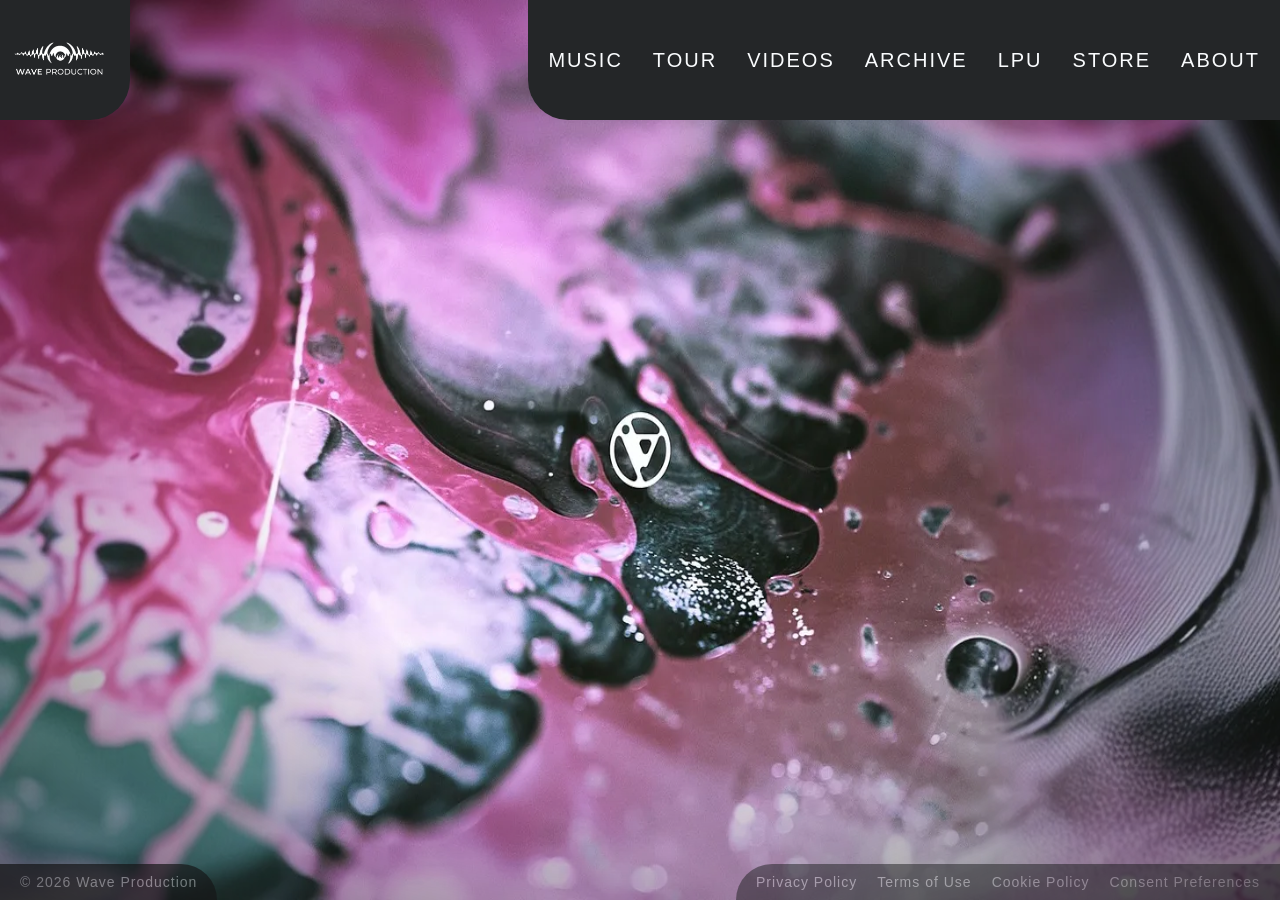
==== index.html @ 445a3956 "První commit" ====
<!DOCTYPE html>
<html lang="en">
<head>
    <meta charset="UTF-8">
    <meta name="viewport" content="width=device-width, initial-scale=1.0">
    <title>Wave Production</title>
    <link rel="stylesheet" href="styles.css">
    <link rel="icon" type="image/png" href="WAVE/LOGA/WAVE Production/WP LOGO/PNG/LOGO - BLACK.png">

    <script type="x-shader/x-vertex" id="vertShader">
        precision highp float;
        attribute vec2 aPosition;
        varying vec2 vUv;
        varying vec2 vL; varying vec2 vR; varying vec2 vT; varying vec2 vB;
        uniform vec2 u_texel;
        void main () {
            vUv = aPosition * 0.5 + 0.5;
            vL = vUv - vec2(u_texel.x, 0.0);
            vR = vUv + vec2(u_texel.x, 0.0);
            vT = vUv + vec2(0.0, u_texel.y);
            vB = vUv - vec2(0.0, u_texel.y);
            gl_Position = vec4(aPosition, 0.0, 1.0);
        }
    </script>
    <script type="x-shader/x-fragment" id="fragAdvection">
        precision highp float;
        precision highp sampler2D;
        varying vec2 vUv;
        uniform sampler2D u_velocity; uniform sampler2D u_source;
        uniform vec2 u_texel; uniform vec2 u_dyeTexel;
        uniform float u_dt; uniform float u_dissipation;
        vec4 bilerp(sampler2D sam, vec2 uv, vec2 tsize) {
            vec2 st = uv / tsize - 0.5;
            vec2 iuv = floor(st); vec2 fuv = fract(st);
            vec4 a = texture2D(sam, (iuv + vec2(0.5, 0.5)) * tsize);
            vec4 b = texture2D(sam, (iuv + vec2(1.5, 0.5)) * tsize);
            vec4 c = texture2D(sam, (iuv + vec2(0.5, 1.5)) * tsize);
            vec4 d = texture2D(sam, (iuv + vec2(1.5, 1.5)) * tsize);
            return mix(mix(a, b, fuv.x), mix(c, d, fuv.x), fuv.y);
        }
        void main () {
            vec2 coord = vUv - u_dt * bilerp(u_velocity, vUv, u_texel).xy * u_texel;
            gl_FragColor = u_dissipation * bilerp(u_source, coord, u_dyeTexel);
            gl_FragColor.a = 1.0;
        }
    </script>
    <script type="x-shader/x-fragment" id="fragDivergence">
        precision highp float; precision highp sampler2D;
        varying vec2 vUv; varying vec2 vL; varying vec2 vR; varying vec2 vT; varying vec2 vB;
        uniform sampler2D u_velocity;
        void main () {
            gl_FragColor = vec4(0.5 * (texture2D(u_velocity,vR).x - texture2D(u_velocity,vL).x + texture2D(u_velocity,vT).y - texture2D(u_velocity,vB).y), 0.0, 0.0, 1.0);
        }
    </script>
    <script type="x-shader/x-fragment" id="fragPressure">
        precision highp float; precision highp sampler2D;
        varying vec2 vUv; varying vec2 vL; varying vec2 vR; varying vec2 vT; varying vec2 vB;
        uniform sampler2D u_pressure; uniform sampler2D u_divergence;
        void main () {
            float L=texture2D(u_pressure,vL).x, R=texture2D(u_pressure,vR).x, T=texture2D(u_pressure,vT).x, B=texture2D(u_pressure,vB).x;
            gl_FragColor = vec4((L+R+B+T - texture2D(u_divergence,vUv).x)*0.25, 0.0, 0.0, 1.0);
        }
    </script>
    <script type="x-shader/x-fragment" id="fragGradientSubtract">
        precision highp float; precision highp sampler2D;
        varying vec2 vUv; varying vec2 vL; varying vec2 vR; varying vec2 vT; varying vec2 vB;
        uniform sampler2D u_pressure; uniform sampler2D u_velocity;
        void main () {
            float L=texture2D(u_pressure,vL).x, R=texture2D(u_pressure,vR).x, T=texture2D(u_pressure,vT).x, B=texture2D(u_pressure,vB).x;
            vec2 vel = texture2D(u_velocity,vUv).xy - vec2(R-L, T-B);
            gl_FragColor = vec4(vel, 0.0, 1.0);
        }
    </script>
    <script type="x-shader/x-fragment" id="fragSplat">
        precision highp float; precision highp sampler2D;
        varying vec2 vUv;
        uniform sampler2D u_target; uniform float u_ratio; uniform vec3 u_color; uniform vec2 u_point; uniform float u_radius;
        void main () {
            vec2 p = vUv - u_point; p.x *= u_ratio;
            gl_FragColor = vec4(texture2D(u_target,vUv).xyz + exp(-dot(p,p)/u_radius)*u_color, 1.0);
        }
    </script>
    <script type="x-shader/x-fragment" id="fragDisplay">
        precision highp float; precision highp sampler2D;
        varying vec2 vUv;
        uniform sampler2D u_fluid; uniform sampler2D u_image0; uniform sampler2D u_image1; uniform float u_blend;
        void main () {
            vec3 mask = texture2D(u_fluid, vUv).rgb;
            float revealed = pow(clamp(mask.r+mask.g+mask.b, 0.0, 1.0), 0.5);
            float blendAmount = clamp(revealed + clamp(u_blend*3.0,0.0,1.0), 0.0, 1.0);
            gl_FragColor = mix(texture2D(u_image0,vUv), texture2D(u_image1,vUv), blendAmount);
        }
    </script>
</head>
<body>

    <header class="site-header">
        <a href="index.html" class="logo">
            <img src="WAVE/LOGA/WAVE Production/WP LOGO/PNG/LOGO - WHITE.png" alt="Wave Production">
        </a>
        <nav class="main-nav">
            <ul>
                <li><a href="#music">MUSIC</a></li>
                <li><a href="#tour">TOUR</a></li>
                <li><a href="#videos">VIDEOS</a></li>
                <li><a href="#archive">ARCHIVE</a></li>
                <li><a href="#lpu">LPU</a></li>
                <li><a href="#store">STORE</a></li>
                <li><a href="#about">ABOUT</a></li>
            </ul>
        </nav>
    </header>

    <section class="hero">
        <canvas id="c"></canvas>
        <div class="hero-label">
        </div>
    </section>

    <main>
        <section id="music"><!-- music content --></section>
        <section id="tour"><!-- tour content --></section>
        <section id="videos"><!-- videos content --></section>
        <section id="archive"><!-- archive content --></section>
        <section id="lpu"><!-- lpu content --></section>
        <section id="store"><!-- store content --></section>
        <section id="about"><!-- about content --></section>
    </main>

    <!-- ── Footer ── -->
    <footer class="site-footer">
        <span>© 2026 Wave Production</span>
        <div class="footer-links">
            <a href="#">Privacy Policy</a>
            <a href="#">Terms of Use</a>
            <a href="#">Cookie Policy</a>
            <a href="#">Consent Preferences</a>
        </div>
    </footer>

    <script src="script.js"></script>
</body>
</html>
---- styles.css ----
*{
    box-sizing: border-box;
}
body{
    background-color: #242628;
    font-family: "parabolica", sans-serif;
    color: #fafcfe;
    margin: 0;
}

.site-header{
    width: 100%;      
    padding-right: 40px;    
    position: fixed;
    top: 0;
    left: 0;
    z-index: 1000;
    display: flex;
    align-items: center;
    justify-content: space-between;
}

.site-header .logo {
    padding: 0px 10px 0px 0px; 
    background-color: #242628;
    border-bottom-right-radius: 40px;
    display: flex;
    align-items: center;
}

.site-header .logo img{
    height: 120px;
    display: block;
}

.site-header .main-nav {
    position: fixed;             
    top: 0;                      
    right: 0; 
    padding: 0 20px; 
    background-color: #242628;    
    display: flex;
    align-items: center;
    border-bottom-left-radius: 40px; 
    height: 120px;
}

.main-nav ul {
  list-style: none;
  display: flex;
  gap: 30px; 
  margin: 0;
  padding: 0;
}

.main-nav a {
  text-decoration: none;
  font-size: 14px;
  letter-spacing: 2px;
  text-transform: uppercase;
  transition: opacity 0.3s ease;
  font-family: "parabolica", sans-serif;
  color: #fafcfe;
  font-size: 20px;
  position: relative;
}

.main-nav a::after {
  content: "";
  position: absolute;
  left: 0;
  bottom: -5px;
  width: 0;
  height: 2px;
  background-color: #ffffff;
  transition: width 0.3s ease;
}

.main-nav a:hover::after {
  width: 100%;
}

.site-footer {
    position: fixed;
    bottom: 0;
    left: 0;
    padding: 10px 20px;
    background-color: #242628;
    border-top-right-radius: 40px;
    font-size: 14px;
    letter-spacing: 1px;
    opacity: 0.7;
    color: #fafcfe;
}

.footer-links {
    position: fixed;
    bottom: 0;
    right: 0;
    display: flex;
    padding: 10px 20px;
    background-color: #242628;
    border-top-left-radius: 40px;
    gap: 20px;
    font-size: 14px;
    opacity: 0.7;
}

.footer-links a {
    text-decoration: none;
    color: #fafcfe;
    transition: opacity 0.3s ease;
}

.footer-links a:hover {
    opacity: 1;
    text-decoration: underline;
}



*, *::before, *::after {
    box-sizing: border-box;
    margin: 0;
    padding: 0;
}

html, body {
    width: 100%;
    height: 100%;
    overflow: hidden;
    background: #000;
}

/* The WebGL canvas fills the full viewport */
canvas {
    position: fixed;
    top: 0;
    left: 0;
    width: 100%;
    height: 100%;
    display: block;
    cursor: crosshair;
}

/* UI overlay — sits on top of canvas, pointer-events: none so mouse goes through */
.ui {
    position: fixed;
    inset: 0;
    pointer-events: none;
    z-index: 10;
    display: flex;
    flex-direction: column;
    justify-content: flex-end;
    padding: 40px 50px;
}

.label {
    color: #fff;
    text-shadow: 0 2px 20px rgba(0,0,0,0.8);
    margin-bottom: 20px;
}

.subtitle {
    display: block;
    font-size: 0.75rem;
    letter-spacing: 0.3em;
    opacity: 0.6;
    margin-bottom: 8px;
    font-family: 'Helvetica Neue', sans-serif;
    font-weight: 300;
    text-transform: uppercase;
}

.label h1 {
    font-size: clamp(2.5rem, 6vw, 5rem);
    line-height: 1;
    letter-spacing: 0.05em;
    text-transform: uppercase;
}

.label p {
    font-family: 'Helvetica Neue', sans-serif;
    font-weight: 300;
    font-size: 0.9rem;
    letter-spacing: 0.15em;
    opacity: 0.5;
    margin-top: 10px;
    text-transform: uppercase;
}

/* Progress dots — show which image we're on */
.hint {
    font-family: 'Helvetica Neue', sans-serif;
    font-size: 0.7rem;
    letter-spacing: 0.2em;
    color: rgba(255,255,255,0.35);
    text-transform: uppercase;
}

/* Vignette overlay for cinematic feel */
body::after {
    content: '';
    position: fixed;
    inset: 0;
    pointer-events: none;
    z-index: 5;
    background: radial-gradient(ellipse at center, transparent 40%, rgba(0,0,0,0.55) 100%);
}
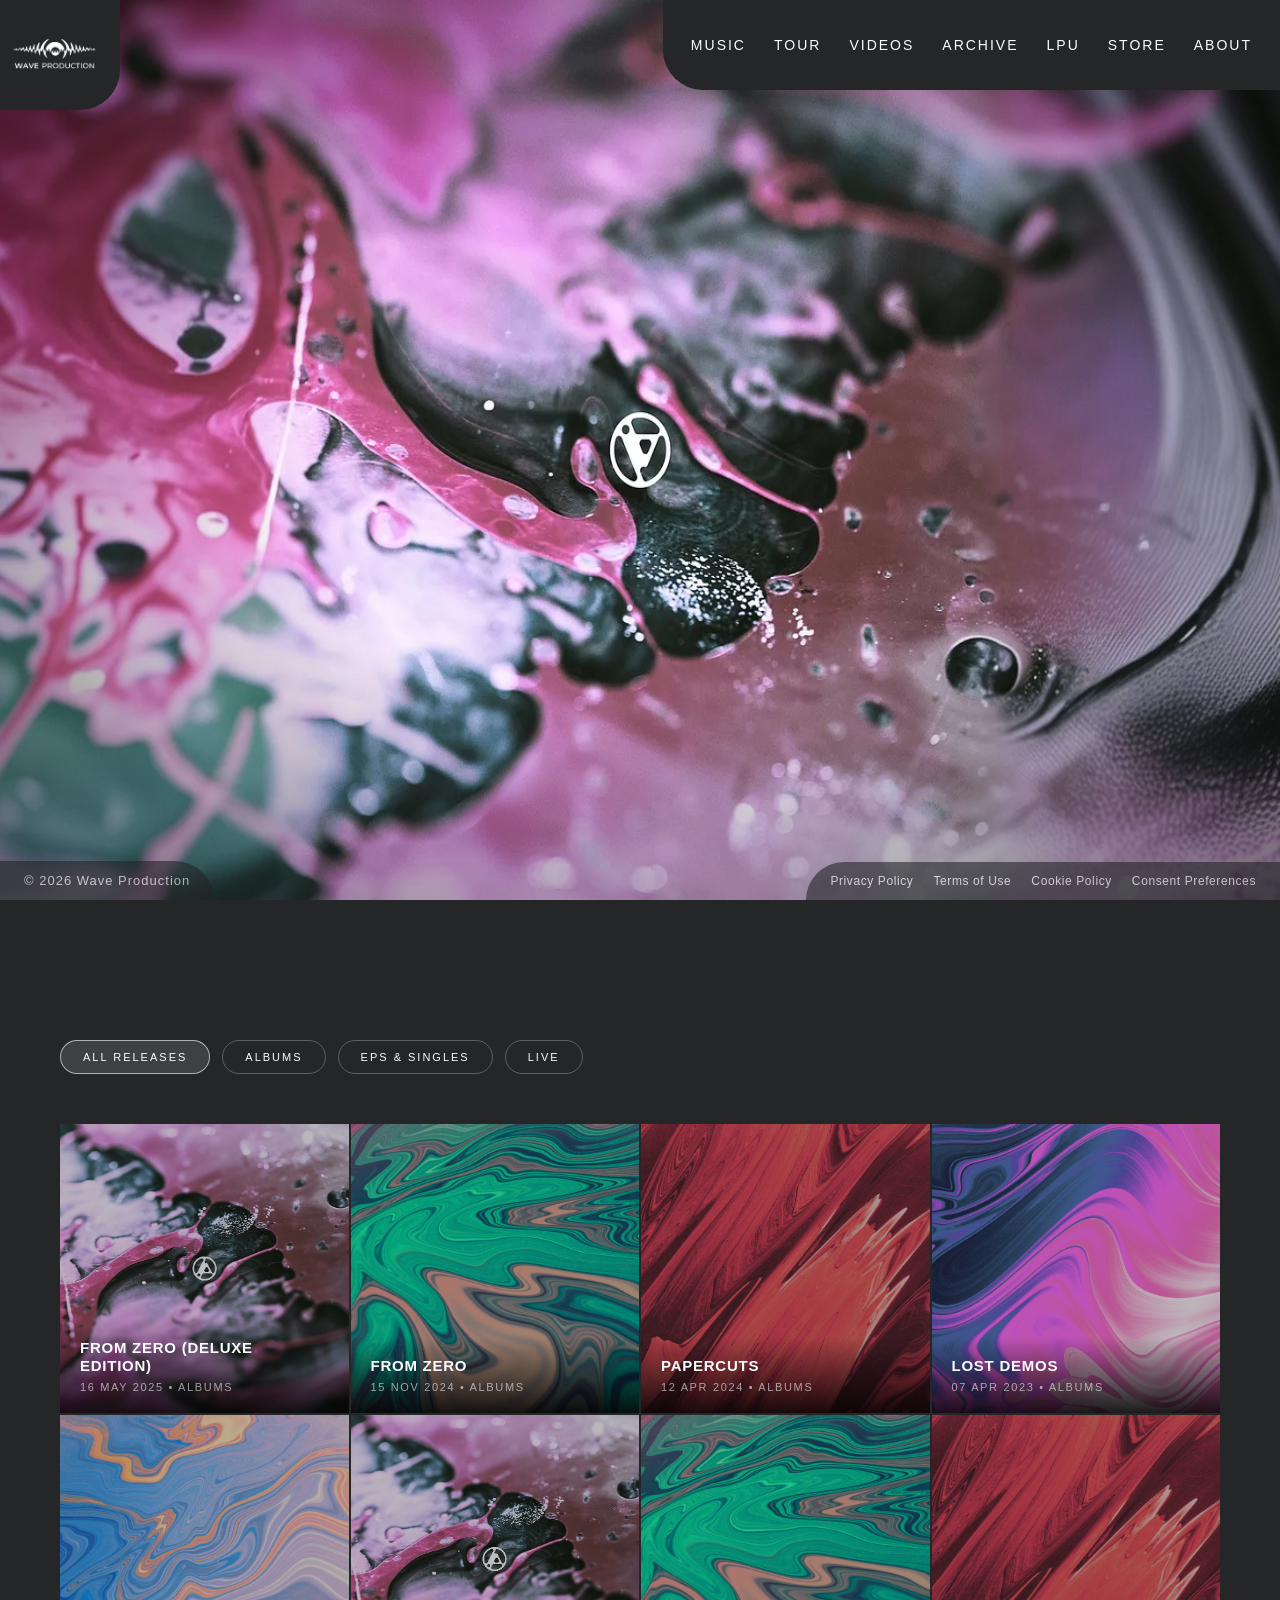
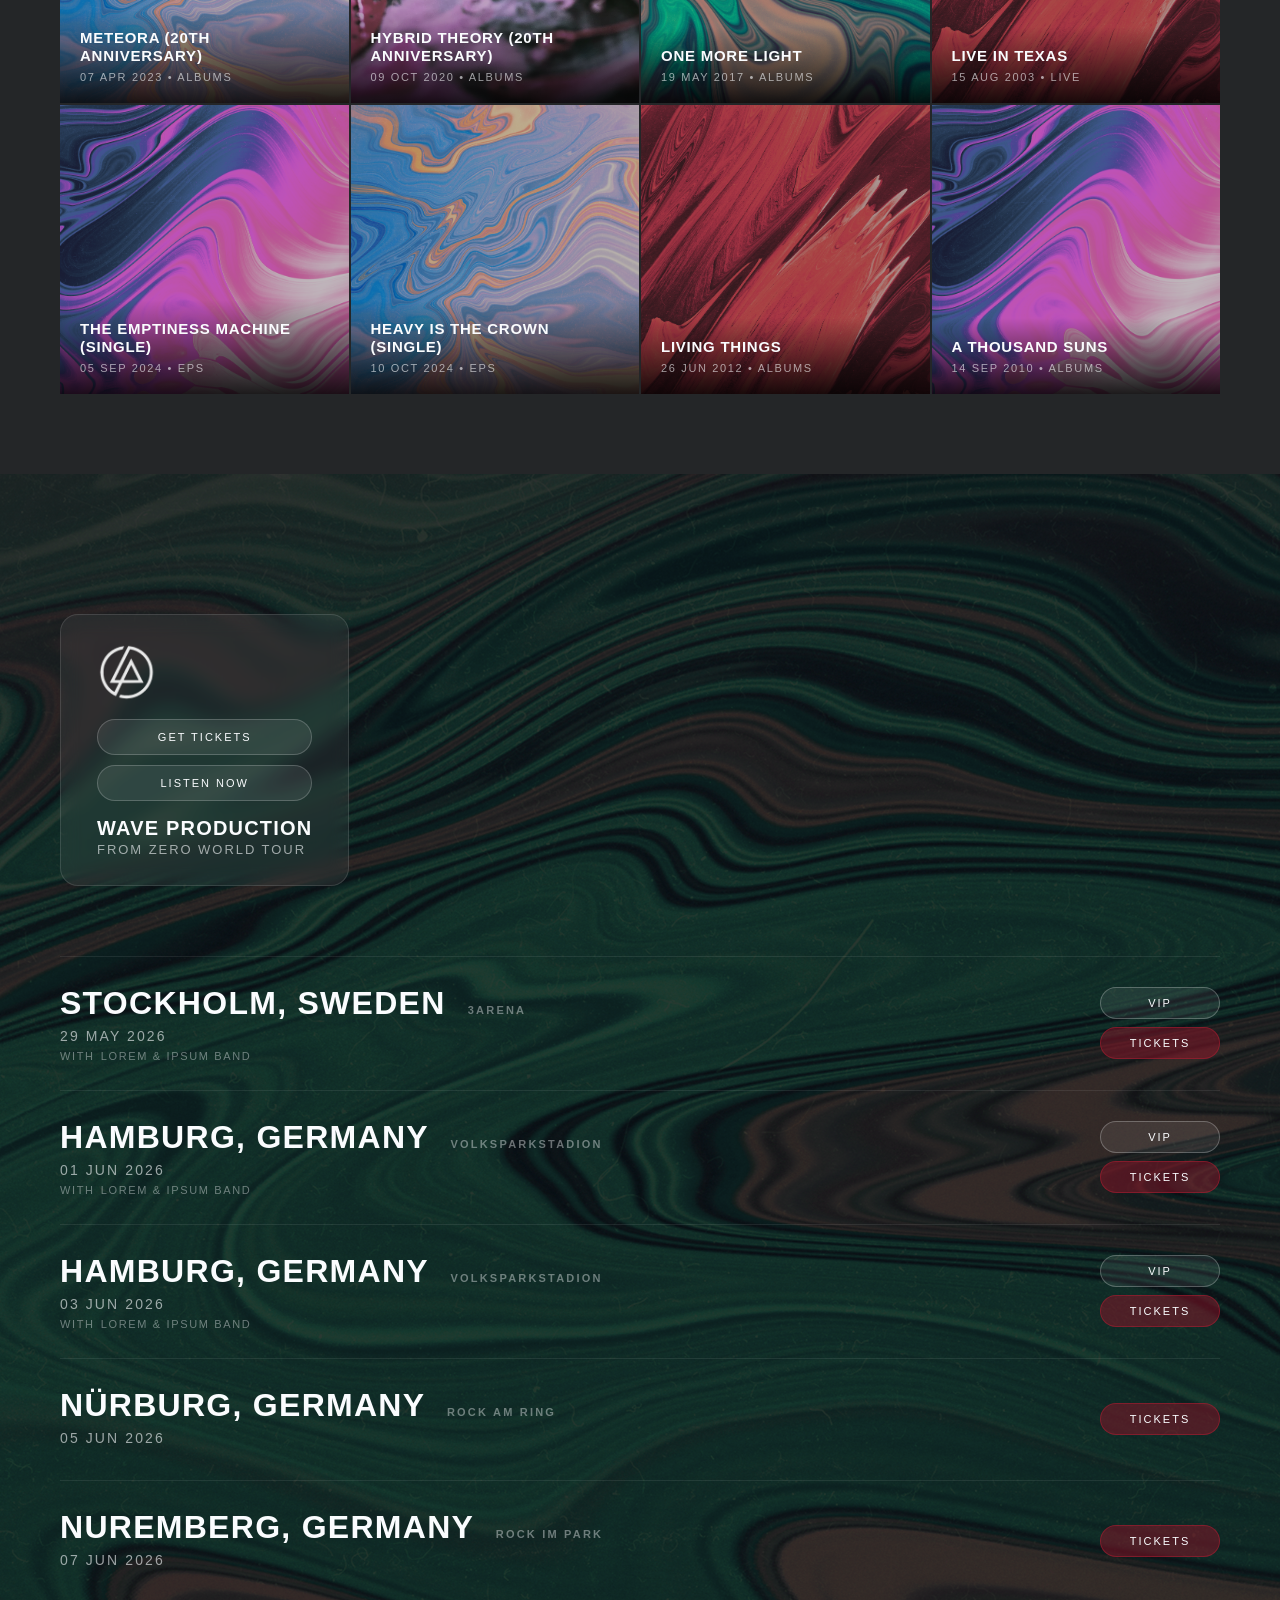
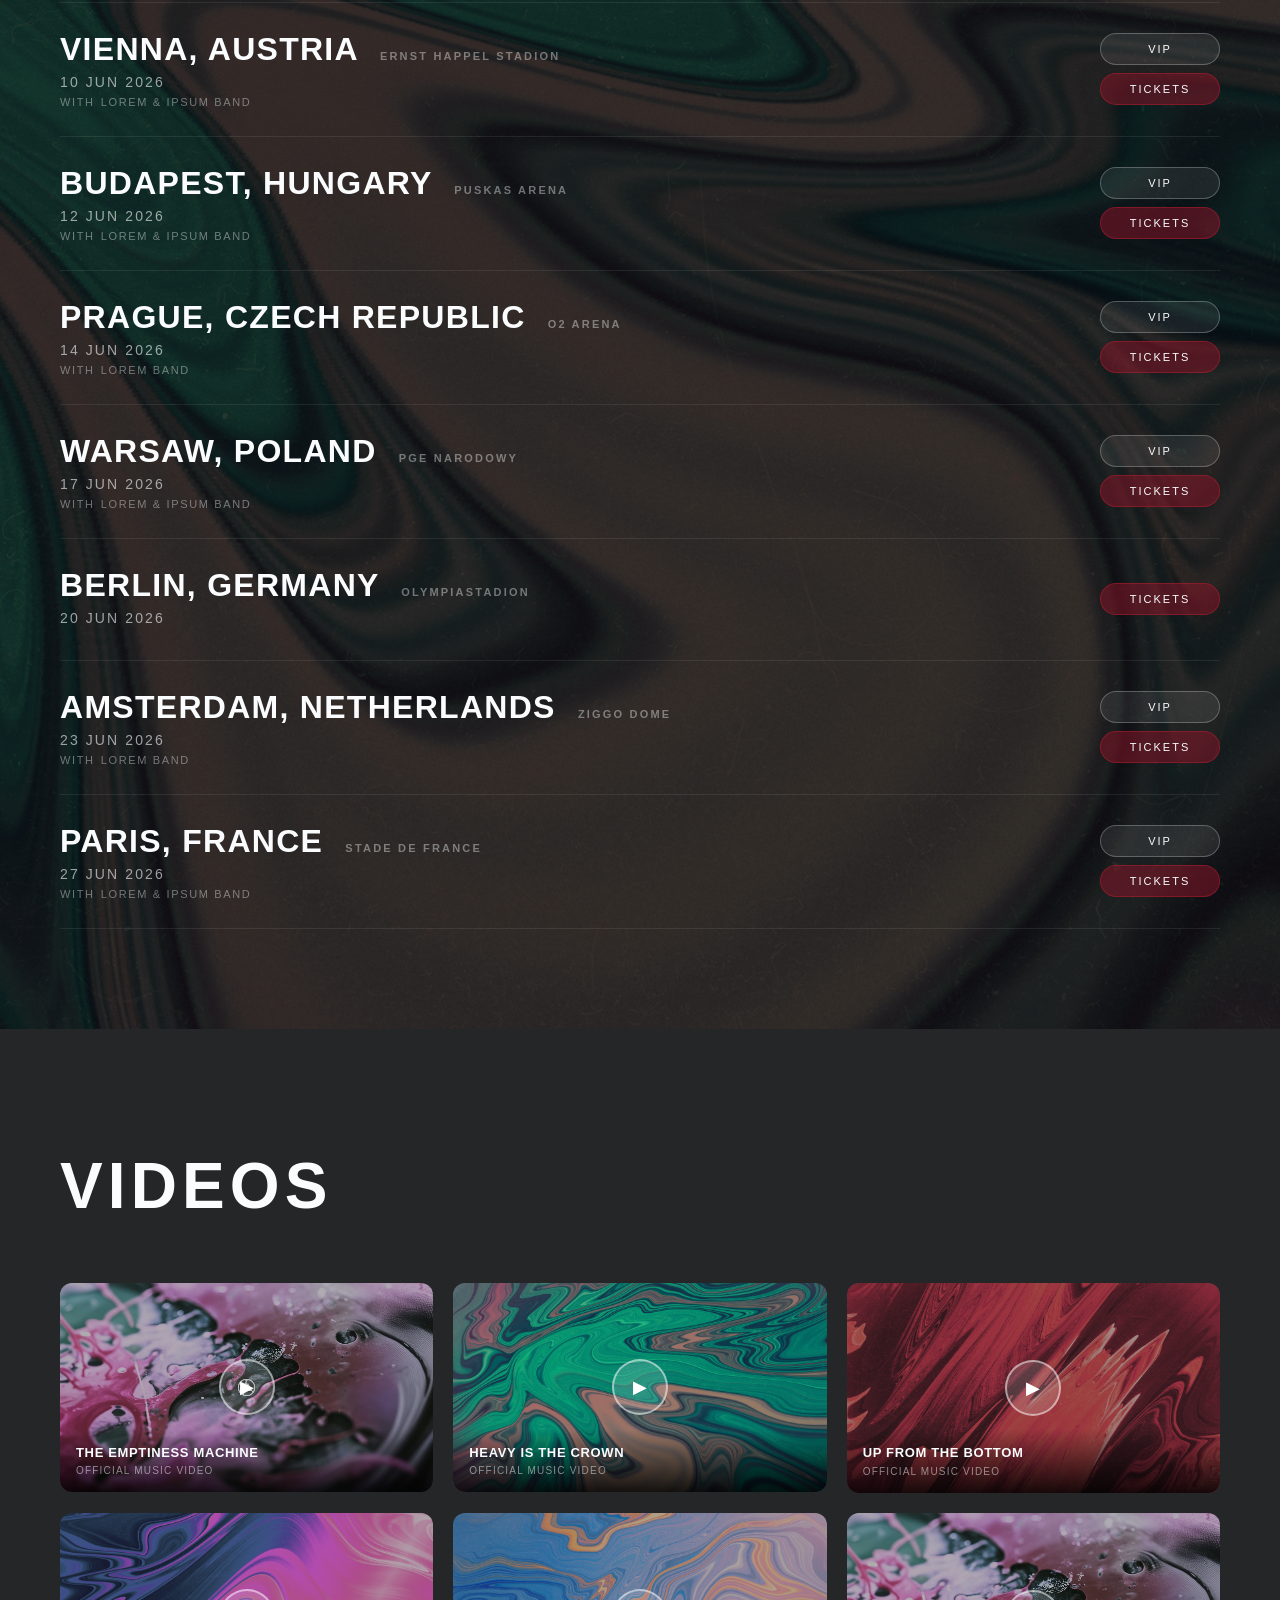
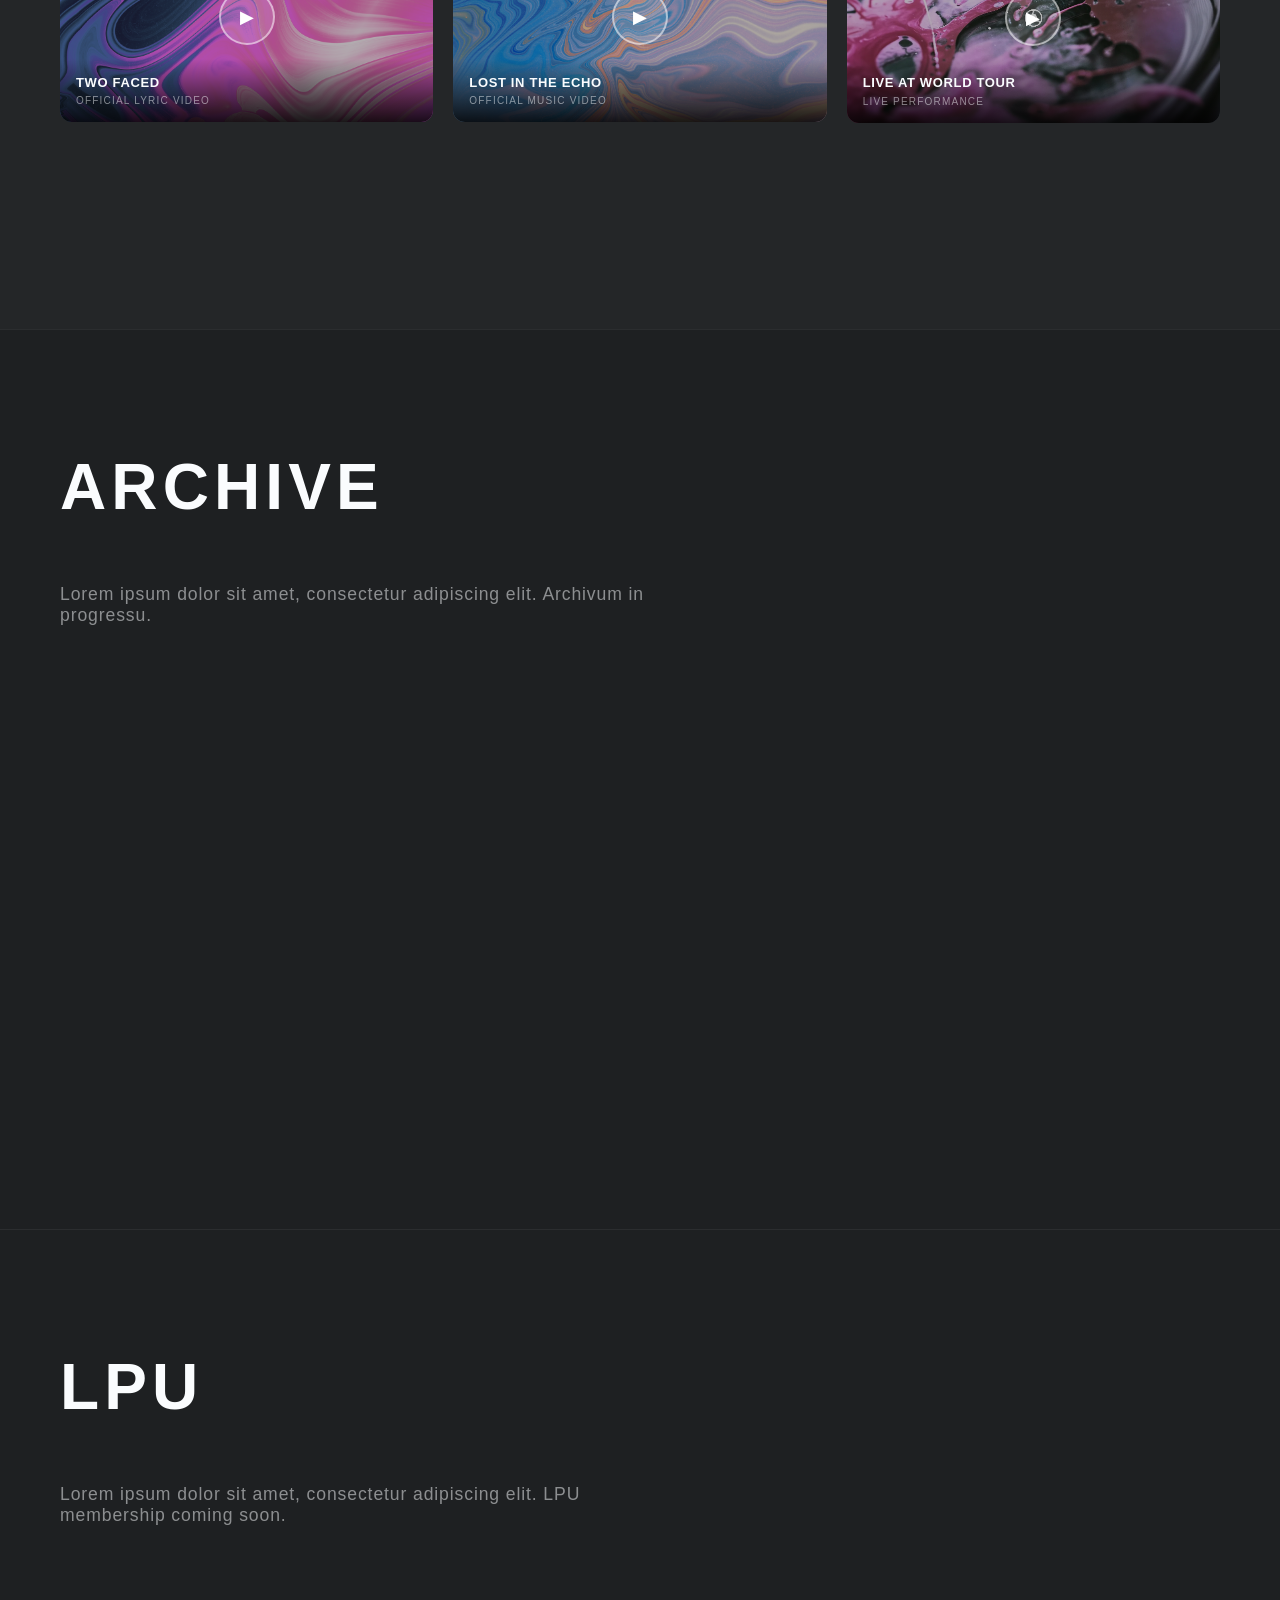
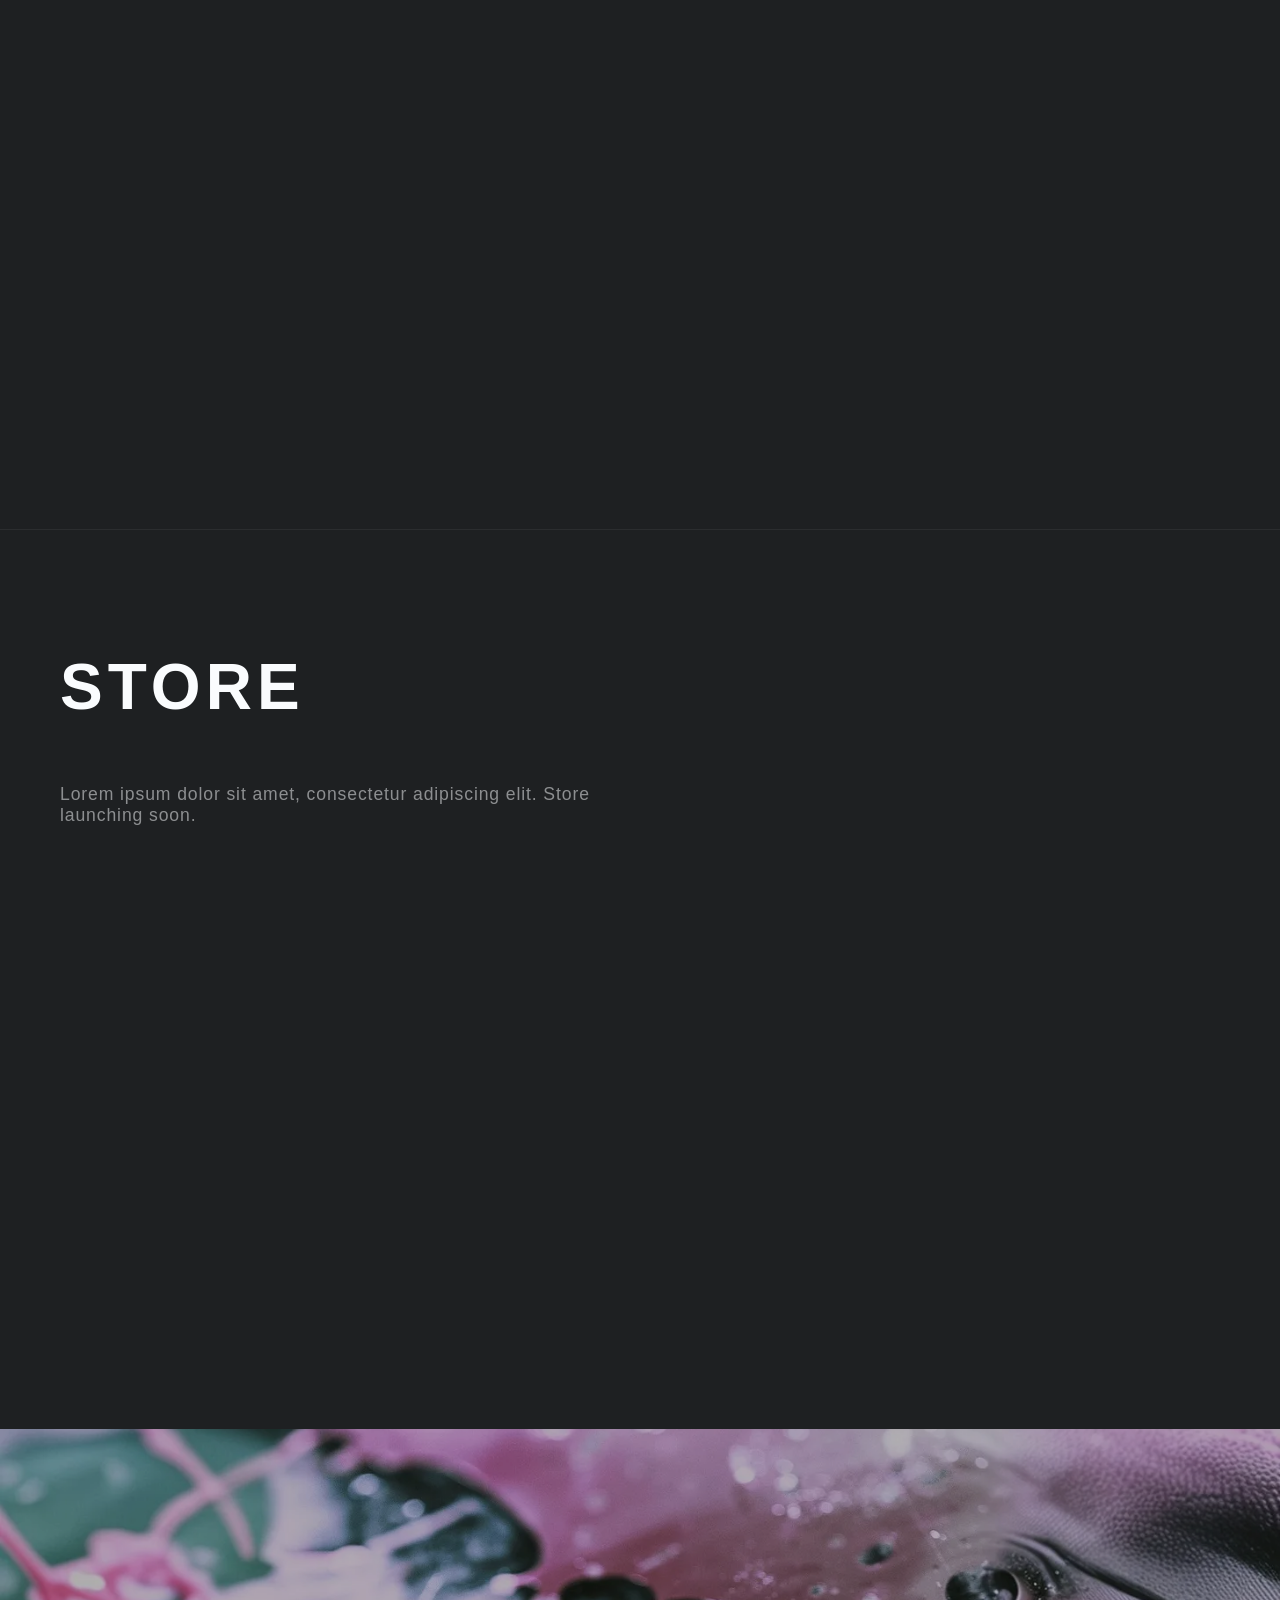
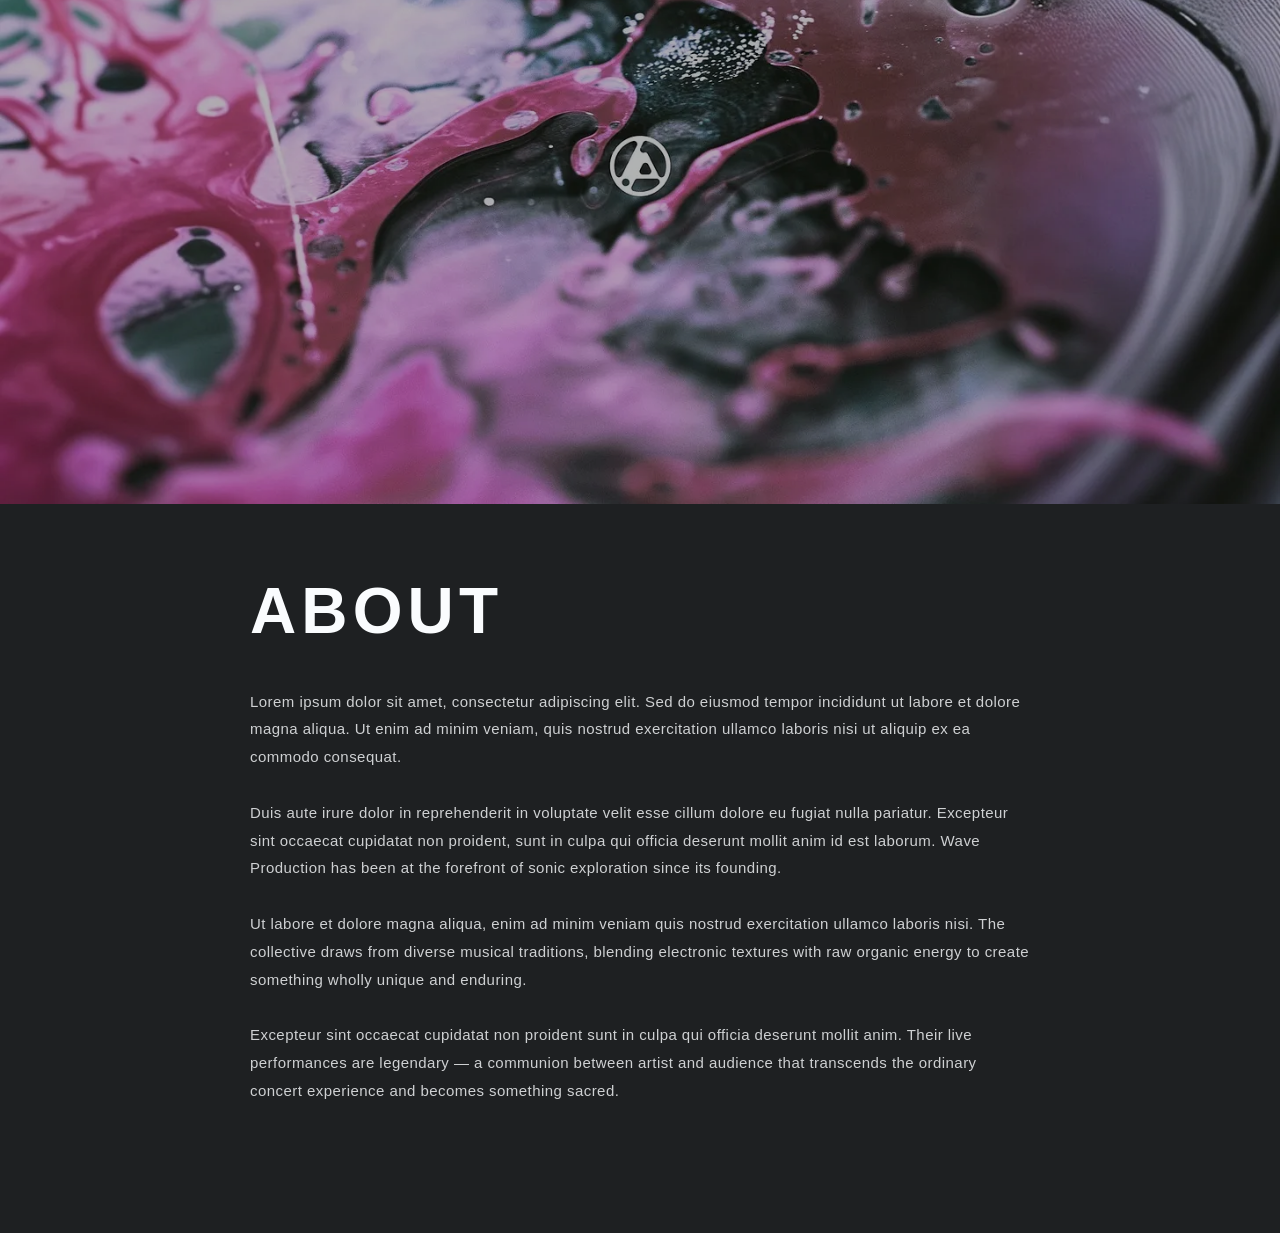
==== commit f57795f3: "initial commit" ====
--- a/index.html
+++ b/index.html
@@ -94,50 +94,144 @@
 </head>
 <body>
 
+    <!-- ── Header ── -->
     <header class="site-header">
-        <a href="index.html" class="logo">
+        <a href="#hero" class="logo">
             <img src="WAVE/LOGA/WAVE Production/WP LOGO/PNG/LOGO - WHITE.png" alt="Wave Production">
         </a>
         <nav class="main-nav">
             <ul>
-                <li><a href="#music">MUSIC</a></li>
-                <li><a href="#tour">TOUR</a></li>
-                <li><a href="#videos">VIDEOS</a></li>
-                <li><a href="#archive">ARCHIVE</a></li>
-                <li><a href="#lpu">LPU</a></li>
-                <li><a href="#store">STORE</a></li>
-                <li><a href="#about">ABOUT</a></li>
+                <li><a href="#music" class="nav-link">MUSIC</a></li>
+                <li><a href="#tour" class="nav-link">TOUR</a></li>
+                <li><a href="#videos" class="nav-link">VIDEOS</a></li>
+                <li><a href="#archive" class="nav-link">ARCHIVE</a></li>
+                <li><a href="#lpu" class="nav-link">LPU</a></li>
+                <li><a href="#store" class="nav-link">STORE</a></li>
+                <li><a href="#about" class="nav-link">ABOUT</a></li>
             </ul>
         </nav>
     </header>
 
-    <section class="hero">
+    <!-- ── Hero (fullscreen WebGL canvas) ── -->
+    <section id="hero" class="hero-section">
         <canvas id="c"></canvas>
-        <div class="hero-label">
-        </div>
     </section>
 
-    <main>
-        <section id="music"><!-- music content --></section>
-        <section id="tour"><!-- tour content --></section>
-        <section id="videos"><!-- videos content --></section>
-        <section id="archive"><!-- archive content --></section>
-        <section id="lpu"><!-- lpu content --></section>
-        <section id="store"><!-- store content --></section>
-        <section id="about"><!-- about content --></section>
+    <!-- ── Main scrollable content ── -->
+    <main id="main-content">
+
+        <!-- ══ MUSIC ══ -->
+        <section id="music" class="page-section section-music">
+            <div class="section-inner">
+                <nav class="music-filter-nav">
+                    <button class="filter-btn active" data-filter="all">ALL RELEASES</button>
+                    <button class="filter-btn" data-filter="albums">ALBUMS</button>
+                    <button class="filter-btn" data-filter="eps">EPS &amp; SINGLES</button>
+                    <button class="filter-btn" data-filter="live">LIVE</button>
+                </nav>
+
+                <div class="music-grid" id="musicGrid">
+                    <!-- Cards injected by JS -->
+                </div>
+            </div>
+
+            <!-- Album detail modal -->
+            <div class="modal-overlay" id="albumModal">
+                <div class="modal-box">
+                    <button class="modal-close" id="modalClose">✕</button>
+                    <div class="modal-content" id="modalContent"></div>
+                </div>
+            </div>
+        </section>
+
+        <!-- ══ TOUR ══ -->
+        <section id="tour" class="page-section section-tour">
+            <div class="tour-bg"></div>
+            <div class="section-inner">
+                <div class="tour-hero">
+                    <div class="tour-hero-card">
+                        <div class="tour-hero-logo">
+                            <img src="pngegg.png" alt="Logo" class="tour-logo-img">
+                        </div>
+                        <div class="tour-hero-actions">
+                            <button class="btn-ghost">GET TICKETS</button>
+                            <button class="btn-ghost">LISTEN NOW</button>
+                        </div>
+                        <div class="tour-hero-title">
+                            <span class="tour-band-name">WAVE PRODUCTION</span>
+                            <span class="tour-subtitle">FROM ZERO WORLD TOUR</span>
+                        </div>
+                    </div>
+                </div>
+
+                <div class="tour-list" id="tourList">
+                    <!-- Injected by JS -->
+                </div>
+            </div>
+        </section>
+
+        <!-- ══ VIDEOS ══ -->
+        <section id="videos" class="page-section section-videos">
+            <div class="section-inner">
+                <h2 class="section-heading">VIDEOS</h2>
+                <div class="videos-grid" id="videosGrid">
+                    <!-- Injected by JS -->
+                </div>
+            </div>
+        </section>
+
+        <!-- ══ ARCHIVE ══ -->
+        <section id="archive" class="page-section section-archive">
+            <div class="section-inner">
+                <h2 class="section-heading">ARCHIVE</h2>
+                <p class="section-placeholder">Lorem ipsum dolor sit amet, consectetur adipiscing elit. Archivum in progressu.</p>
+            </div>
+        </section>
+
+        <!-- ══ LPU ══ -->
+        <section id="lpu" class="page-section section-lpu">
+            <div class="section-inner">
+                <h2 class="section-heading">LPU</h2>
+                <p class="section-placeholder">Lorem ipsum dolor sit amet, consectetur adipiscing elit. LPU membership coming soon.</p>
+            </div>
+        </section>
+
+        <!-- ══ STORE ══ -->
+        <section id="store" class="page-section section-store">
+            <div class="section-inner">
+                <h2 class="section-heading">STORE</h2>
+                <p class="section-placeholder">Lorem ipsum dolor sit amet, consectetur adipiscing elit. Store launching soon.</p>
+            </div>
+        </section>
+
+        <!-- ══ ABOUT ══ -->
+        <section id="about" class="page-section section-about">
+            <div class="about-hero-img">
+                <img src="resources/p1.webp" alt="Wave Production" />
+            </div>
+            <div class="section-inner about-text-block">
+                <h2 class="section-heading">ABOUT</h2>
+                <p>Lorem ipsum dolor sit amet, consectetur adipiscing elit. Sed do eiusmod tempor incididunt ut labore et dolore magna aliqua. Ut enim ad minim veniam, quis nostrud exercitation ullamco laboris nisi ut aliquip ex ea commodo consequat.</p>
+                <p>Duis aute irure dolor in reprehenderit in voluptate velit esse cillum dolore eu fugiat nulla pariatur. Excepteur sint occaecat cupidatat non proident, sunt in culpa qui officia deserunt mollit anim id est laborum. Wave Production has been at the forefront of sonic exploration since its founding.</p>
+                <p>Ut labore et dolore magna aliqua, enim ad minim veniam quis nostrud exercitation ullamco laboris nisi. The collective draws from diverse musical traditions, blending electronic textures with raw organic energy to create something wholly unique and enduring.</p>
+                <p>Excepteur sint occaecat cupidatat non proident sunt in culpa qui officia deserunt mollit anim. Their live performances are legendary — a communion between artist and audience that transcends the ordinary concert experience and becomes something sacred.</p>
+            </div>
+        </section>
+
     </main>
 
     <!-- ── Footer ── -->
     <footer class="site-footer">
         <span>© 2026 Wave Production</span>
-        <div class="footer-links">
-            <a href="#">Privacy Policy</a>
-            <a href="#">Terms of Use</a>
-            <a href="#">Cookie Policy</a>
-            <a href="#">Consent Preferences</a>
-        </div>
     </footer>
+    <div class="footer-links">
+        <a href="#">Privacy Policy</a>
+        <a href="#">Terms of Use</a>
+        <a href="#">Cookie Policy</a>
+        <a href="#">Consent Preferences</a>
+    </div>
 
     <script src="script.js"></script>
+    <script src="sections.js"></script>
 </body>
 </html>
--- a/styles.css
+++ b/styles.css
@@ -1,16 +1,26 @@
-*{
+/* ── RESET & BASE ── */
+*, *::before, *::after {
     box-sizing: border-box;
-}
-body{
+    margin: 0;
+    padding: 0;
+}
+
+html {
+    scroll-behavior: smooth;
+}
+
+body {
     background-color: #242628;
-    font-family: "parabolica", sans-serif;
-    color: #fafcfe;
-    margin: 0;
-}
-
-.site-header{
-    width: 100%;      
-    padding-right: 40px;    
+    font-family: "parabolica", "Helvetica Neue", Helvetica, sans-serif;
+    color: #fafcfe;
+    overflow-x: hidden;
+    overflow-y: auto;
+}
+
+/* ── HEADER ── */
+.site-header {
+    width: 100%;
+    padding-right: 40px;
     position: fixed;
     top: 0;
     left: 0;
@@ -18,123 +28,82 @@
     display: flex;
     align-items: center;
     justify-content: space-between;
+    pointer-events: none;
 }
 
 .site-header .logo {
-    padding: 0px 10px 0px 0px; 
+    padding: 0px 10px 0px 0px;
     background-color: #242628;
     border-bottom-right-radius: 40px;
     display: flex;
     align-items: center;
-}
-
-.site-header .logo img{
-    height: 120px;
+    pointer-events: all;
+}
+
+.site-header .logo img {
+    height: 110px;
     display: block;
 }
 
 .site-header .main-nav {
-    position: fixed;             
-    top: 0;                      
-    right: 0; 
-    padding: 0 20px; 
-    background-color: #242628;    
+    position: fixed;
+    top: 0;
+    right: 0;
+    padding: 0 28px;
+    background-color: #242628;
     display: flex;
     align-items: center;
-    border-bottom-left-radius: 40px; 
-    height: 120px;
+    border-bottom-left-radius: 40px;
+    height: 90px;
+    pointer-events: all;
 }
 
 .main-nav ul {
-  list-style: none;
-  display: flex;
-  gap: 30px; 
-  margin: 0;
-  padding: 0;
+    list-style: none;
+    display: flex;
+    gap: 28px;
 }
 
 .main-nav a {
-  text-decoration: none;
-  font-size: 14px;
-  letter-spacing: 2px;
-  text-transform: uppercase;
-  transition: opacity 0.3s ease;
-  font-family: "parabolica", sans-serif;
-  color: #fafcfe;
-  font-size: 20px;
-  position: relative;
+    text-decoration: none;
+    font-size: 14px;
+    letter-spacing: 2px;
+    text-transform: uppercase;
+    font-family: "parabolica", "Helvetica Neue", sans-serif;
+    color: #fafcfe;
+    position: relative;
+    transition: opacity 0.3s ease;
 }
 
 .main-nav a::after {
-  content: "";
-  position: absolute;
-  left: 0;
-  bottom: -5px;
-  width: 0;
-  height: 2px;
-  background-color: #ffffff;
-  transition: width 0.3s ease;
-}
-
-.main-nav a:hover::after {
-  width: 100%;
-}
-
-.site-footer {
-    position: fixed;
-    bottom: 0;
+    content: "";
+    position: absolute;
     left: 0;
-    padding: 10px 20px;
-    background-color: #242628;
-    border-top-right-radius: 40px;
-    font-size: 14px;
-    letter-spacing: 1px;
-    opacity: 0.7;
-    color: #fafcfe;
-}
-
-.footer-links {
-    position: fixed;
-    bottom: 0;
-    right: 0;
-    display: flex;
-    padding: 10px 20px;
-    background-color: #242628;
-    border-top-left-radius: 40px;
-    gap: 20px;
-    font-size: 14px;
-    opacity: 0.7;
-}
-
-.footer-links a {
-    text-decoration: none;
-    color: #fafcfe;
-    transition: opacity 0.3s ease;
-}
-
-.footer-links a:hover {
+    bottom: -4px;
+    width: 0;
+    height: 2px;
+    background-color: #ffffff;
+    transition: width 0.3s ease;
+}
+
+.main-nav a:hover::after,
+.main-nav a.active::after {
+    width: 100%;
+}
+
+.main-nav a.active {
     opacity: 1;
-    text-decoration: underline;
-}
-
-
-
-*, *::before, *::after {
-    box-sizing: border-box;
-    margin: 0;
-    padding: 0;
-}
-
-html, body {
+}
+
+/* ── HERO SECTION (WebGL canvas) ── */
+.hero-section {
+    position: relative;
     width: 100%;
-    height: 100%;
-    overflow: hidden;
-    background: #000;
-}
-
-/* The WebGL canvas fills the full viewport */
+    height: 100vh;
+}
+
 canvas {
-    position: fixed;
+    position: absolute;
     top: 0;
     left: 0;
     width: 100%;
@@ -143,68 +112,750 @@
     cursor: crosshair;
 }
 
-/* UI overlay — sits on top of canvas, pointer-events: none so mouse goes through */
-.ui {
-    position: fixed;
-    inset: 0;
-    pointer-events: none;
-    z-index: 10;
-    display: flex;
-    flex-direction: column;
-    justify-content: flex-end;
-    padding: 40px 50px;
-}
-
-.label {
-    color: #fff;
-    text-shadow: 0 2px 20px rgba(0,0,0,0.8);
-    margin-bottom: 20px;
-}
-
-.subtitle {
-    display: block;
-    font-size: 0.75rem;
-    letter-spacing: 0.3em;
-    opacity: 0.6;
-    margin-bottom: 8px;
-    font-family: 'Helvetica Neue', sans-serif;
-    font-weight: 300;
-    text-transform: uppercase;
-}
-
-.label h1 {
-    font-size: clamp(2.5rem, 6vw, 5rem);
-    line-height: 1;
-    letter-spacing: 0.05em;
-    text-transform: uppercase;
-}
-
-.label p {
-    font-family: 'Helvetica Neue', sans-serif;
-    font-weight: 300;
-    font-size: 0.9rem;
-    letter-spacing: 0.15em;
-    opacity: 0.5;
-    margin-top: 10px;
-    text-transform: uppercase;
-}
-
-/* Progress dots — show which image we're on */
-.hint {
-    font-family: 'Helvetica Neue', sans-serif;
-    font-size: 0.7rem;
-    letter-spacing: 0.2em;
-    color: rgba(255,255,255,0.35);
-    text-transform: uppercase;
-}
-
-/* Vignette overlay for cinematic feel */
-body::after {
+/* Vignette overlay */
+.hero-section::after {
     content: '';
-    position: fixed;
+    position: absolute;
     inset: 0;
     pointer-events: none;
     z-index: 5;
     background: radial-gradient(ellipse at center, transparent 40%, rgba(0,0,0,0.55) 100%);
 }
 
+/* ── MAIN SCROLLABLE CONTENT ── */
+#main-content {
+    position: relative;
+    z-index: 10;
+    background-color: #242628;
+}
+
+/* ── SHARED SECTION STYLES ── */
+.page-section {
+    min-height: 100vh;
+    padding: 120px 0 80px;
+    position: relative;
+}
+
+.section-inner {
+    max-width: 1400px;
+    margin: 0 auto;
+    padding: 0 60px;
+}
+
+.section-heading {
+    font-size: clamp(2rem, 5vw, 4rem);
+    font-weight: 700;
+    letter-spacing: 0.08em;
+    text-transform: uppercase;
+    margin-bottom: 60px;
+    color: #fafcfe;
+}
+
+.section-placeholder {
+    font-size: 1.1rem;
+    letter-spacing: 0.05em;
+    opacity: 0.5;
+    max-width: 600px;
+}
+
+/* ══════════════════════════════════
+   MUSIC SECTION
+══════════════════════════════════ */
+.section-music {
+    background-color: #242628;
+    padding-top: 140px;
+}
+
+/* Filter Nav */
+.music-filter-nav {
+    display: flex;
+    gap: 12px;
+    margin-bottom: 50px;
+    flex-wrap: wrap;
+}
+
+.filter-btn {
+    background: transparent;
+    border: 1px solid rgba(255,255,255,0.25);
+    color: #fafcfe;
+    padding: 10px 22px;
+    border-radius: 50px;
+    font-family: "parabolica", "Helvetica Neue", sans-serif;
+    font-size: 11px;
+    letter-spacing: 2px;
+    text-transform: uppercase;
+    cursor: pointer;
+    transition: all 0.25s ease;
+}
+
+.filter-btn:hover,
+.filter-btn.active {
+    background: rgba(255,255,255,0.12);
+    border-color: rgba(255,255,255,0.6);
+}
+
+/* Music Grid */
+.music-grid {
+    display: grid;
+    grid-template-columns: repeat(4, 1fr);
+    gap: 2px;
+}
+
+@media (max-width: 1200px) {
+    .music-grid { grid-template-columns: repeat(3, 1fr); }
+}
+@media (max-width: 800px) {
+    .music-grid { grid-template-columns: repeat(2, 1fr); }
+}
+
+.music-card {
+    position: relative;
+    aspect-ratio: 1;
+    overflow: hidden;
+    cursor: pointer;
+    background: #2e3032;
+}
+
+.music-card-img {
+    width: 100%;
+    height: 100%;
+    object-fit: cover;
+    display: block;
+    transition: transform 0.5s ease, filter 0.4s ease;
+    filter: brightness(0.75);
+}
+
+.music-card:hover .music-card-img {
+    transform: scale(1.05);
+    filter: brightness(0.5);
+}
+
+.music-card-info {
+    position: absolute;
+    bottom: 0;
+    left: 0;
+    right: 0;
+    padding: 20px;
+    background: linear-gradient(transparent, rgba(0,0,0,0.85));
+    pointer-events: none;
+}
+
+.music-card-title {
+    font-size: 15px;
+    font-weight: 700;
+    letter-spacing: 0.05em;
+    text-transform: uppercase;
+    line-height: 1.2;
+    margin-bottom: 6px;
+}
+
+.music-card-meta {
+    font-size: 11px;
+    letter-spacing: 0.15em;
+    opacity: 0.6;
+    text-transform: uppercase;
+}
+
+/* ── Album Modal ── */
+.modal-overlay {
+    position: fixed;
+    inset: 0;
+    background: rgba(0,0,0,0.85);
+    backdrop-filter: blur(12px);
+    -webkit-backdrop-filter: blur(12px);
+    z-index: 2000;
+    display: flex;
+    align-items: center;
+    justify-content: center;
+    opacity: 0;
+    pointer-events: none;
+    transition: opacity 0.3s ease;
+}
+
+.modal-overlay.open {
+    opacity: 1;
+    pointer-events: all;
+}
+
+.modal-box {
+    background: rgba(36,38,40,0.95);
+    border: 1px solid rgba(255,255,255,0.1);
+    border-radius: 20px;
+    width: 90%;
+    max-width: 860px;
+    max-height: 85vh;
+    overflow-y: auto;
+    position: relative;
+    padding: 40px;
+}
+
+.modal-close {
+    position: absolute;
+    top: 20px;
+    right: 24px;
+    background: none;
+    border: none;
+    color: rgba(255,255,255,0.5);
+    font-size: 20px;
+    cursor: pointer;
+    transition: color 0.2s;
+    z-index: 10;
+}
+
+.modal-close:hover { color: #fff; }
+
+.modal-content {
+    display: grid;
+    grid-template-columns: 220px 1fr;
+    gap: 36px;
+}
+
+@media (max-width: 600px) {
+    .modal-content { grid-template-columns: 1fr; }
+}
+
+.modal-cover {
+    width: 100%;
+    border-radius: 10px;
+    display: block;
+}
+
+.modal-title {
+    font-size: 22px;
+    font-weight: 700;
+    text-transform: uppercase;
+    letter-spacing: 0.05em;
+    line-height: 1.2;
+    margin-bottom: 8px;
+}
+
+.modal-date {
+    font-size: 11px;
+    letter-spacing: 0.2em;
+    opacity: 0.5;
+    text-transform: uppercase;
+    margin-bottom: 16px;
+}
+
+.modal-stats {
+    font-size: 11px;
+    letter-spacing: 0.15em;
+    opacity: 0.5;
+    text-transform: uppercase;
+    margin-bottom: 28px;
+    line-height: 1.8;
+}
+
+.modal-actions {
+    display: flex;
+    gap: 10px;
+    margin-bottom: 28px;
+    flex-wrap: wrap;
+}
+
+.btn-primary {
+    background: transparent;
+    border: 1px solid rgba(255,255,255,0.4);
+    color: #fafcfe;
+    padding: 12px 26px;
+    border-radius: 50px;
+    font-family: "parabolica", "Helvetica Neue", sans-serif;
+    font-size: 11px;
+    letter-spacing: 2px;
+    text-transform: uppercase;
+    cursor: pointer;
+    transition: all 0.25s ease;
+    text-decoration: none;
+    display: inline-block;
+}
+
+.btn-primary:hover {
+    background: rgba(255,255,255,0.12);
+    border-color: rgba(255,255,255,0.7);
+}
+
+.btn-watch {
+    background: rgba(140,20,40,0.5);
+    border: 1px solid rgba(180,30,50,0.6);
+    color: #fafcfe;
+    padding: 12px 26px;
+    border-radius: 50px;
+    font-family: "parabolica", "Helvetica Neue", sans-serif;
+    font-size: 11px;
+    letter-spacing: 2px;
+    text-transform: uppercase;
+    cursor: pointer;
+    transition: all 0.25s ease;
+    text-decoration: none;
+    display: inline-block;
+}
+
+.btn-watch:hover {
+    background: rgba(180,30,50,0.7);
+}
+
+.modal-tracklist {
+    border-top: 1px solid rgba(255,255,255,0.1);
+    padding-top: 20px;
+}
+
+.track-row {
+    display: flex;
+    align-items: center;
+    justify-content: space-between;
+    padding: 10px 0;
+    border-bottom: 1px solid rgba(255,255,255,0.05);
+    font-size: 13px;
+    letter-spacing: 0.05em;
+    opacity: 0.8;
+    transition: opacity 0.2s;
+}
+
+.track-row:hover { opacity: 1; }
+
+.track-num {
+    width: 24px;
+    font-size: 11px;
+    opacity: 0.4;
+    flex-shrink: 0;
+}
+
+.track-name { flex: 1; padding: 0 12px; }
+
+.track-dur {
+    font-size: 11px;
+    opacity: 0.4;
+    letter-spacing: 0.1em;
+}
+
+/* ══════════════════════════════════
+   TOUR SECTION
+══════════════════════════════════ */
+.section-tour {
+    background-color: #1e2022;
+    padding: 0;
+    min-height: 100vh;
+    position: relative;
+    overflow: hidden;
+}
+
+.tour-bg {
+    position: absolute;
+    inset: 0;
+    background-image: url('resources/p2.jpg');
+    background-size: cover;
+    background-position: center;
+    filter: brightness(0.25) saturate(0.6);
+    z-index: 0;
+}
+
+.section-tour .section-inner {
+    position: relative;
+    z-index: 1;
+    padding-top: 140px;
+    padding-bottom: 100px;
+}
+
+/* Tour Hero Card */
+.tour-hero {
+    margin-bottom: 70px;
+}
+
+.tour-hero-card {
+    display: inline-flex;
+    flex-direction: column;
+    gap: 16px;
+    background: rgba(255,255,255,0.06);
+    border: 1px solid rgba(255,255,255,0.12);
+    border-radius: 18px;
+    padding: 28px 36px;
+    backdrop-filter: blur(10px);
+    -webkit-backdrop-filter: blur(10px);
+    max-width: 340px;
+}
+
+.tour-hero-logo {
+    display: flex;
+    align-items: center;
+}
+
+.tour-logo-img {
+    width: 60px;
+    height: 60px;
+    object-fit: contain;
+    opacity: 0.9;
+}
+
+.tour-hero-actions {
+    display: flex;
+    flex-direction: column;
+    gap: 10px;
+}
+
+.btn-ghost {
+    background: rgba(255,255,255,0.08);
+    border: 1px solid rgba(255,255,255,0.2);
+    color: #fafcfe;
+    padding: 11px 22px;
+    border-radius: 50px;
+    font-family: "parabolica", "Helvetica Neue", sans-serif;
+    font-size: 11px;
+    letter-spacing: 2px;
+    text-transform: uppercase;
+    cursor: pointer;
+    transition: all 0.25s ease;
+    text-align: center;
+}
+
+.btn-ghost:hover {
+    background: rgba(255,255,255,0.18);
+    border-color: rgba(255,255,255,0.5);
+}
+
+.tour-hero-title {
+    display: flex;
+    flex-direction: column;
+    gap: 2px;
+}
+
+.tour-band-name {
+    font-size: 20px;
+    font-weight: 700;
+    letter-spacing: 0.06em;
+    text-transform: uppercase;
+}
+
+.tour-subtitle {
+    font-size: 13px;
+    letter-spacing: 0.15em;
+    opacity: 0.6;
+    text-transform: uppercase;
+}
+
+/* Tour List */
+.tour-list {
+    display: flex;
+    flex-direction: column;
+    gap: 0;
+}
+
+.tour-row {
+    display: grid;
+    grid-template-columns: 1fr auto;
+    align-items: center;
+    padding: 28px 0;
+    border-bottom: 1px solid rgba(255,255,255,0.08);
+    gap: 40px;
+    transition: background 0.2s;
+}
+
+.tour-row:first-child {
+    border-top: 1px solid rgba(255,255,255,0.08);
+}
+
+.tour-row:hover {
+    background: rgba(255,255,255,0.03);
+}
+
+.tour-city {
+    font-size: clamp(20px, 3vw, 32px);
+    font-weight: 700;
+    letter-spacing: 0.04em;
+    text-transform: uppercase;
+    margin-bottom: 6px;
+}
+
+.tour-city-venue {
+    font-size: 11px;
+    letter-spacing: 0.2em;
+    opacity: 0.4;
+    text-transform: uppercase;
+    margin-left: 12px;
+}
+
+.tour-date {
+    font-size: 14px;
+    letter-spacing: 0.15em;
+    opacity: 0.6;
+    text-transform: uppercase;
+    margin-bottom: 6px;
+}
+
+.tour-support {
+    font-size: 11px;
+    letter-spacing: 0.15em;
+    opacity: 0.4;
+    text-transform: uppercase;
+}
+
+.tour-support strong {
+    font-weight: 400;
+    margin-right: 6px;
+}
+
+.tour-buttons {
+    display: flex;
+    flex-direction: column;
+    gap: 8px;
+    align-items: flex-end;
+}
+
+.btn-vip {
+    background: rgba(255,255,255,0.08);
+    border: 1px solid rgba(255,255,255,0.25);
+    color: #fafcfe;
+    padding: 9px 28px;
+    border-radius: 50px;
+    font-family: "parabolica", "Helvetica Neue", sans-serif;
+    font-size: 11px;
+    letter-spacing: 2px;
+    text-transform: uppercase;
+    cursor: pointer;
+    transition: all 0.25s ease;
+    min-width: 120px;
+    text-align: center;
+}
+
+.btn-vip:hover {
+    background: rgba(255,255,255,0.18);
+}
+
+.btn-tickets {
+    background: rgba(140,20,40,0.5);
+    border: 1px solid rgba(180,30,50,0.5);
+    color: #fafcfe;
+    padding: 9px 28px;
+    border-radius: 50px;
+    font-family: "parabolica", "Helvetica Neue", sans-serif;
+    font-size: 11px;
+    letter-spacing: 2px;
+    text-transform: uppercase;
+    cursor: pointer;
+    transition: all 0.25s ease;
+    min-width: 120px;
+    text-align: center;
+}
+
+.btn-tickets:hover {
+    background: rgba(180,30,50,0.7);
+}
+
+/* ══════════════════════════════════
+   VIDEOS SECTION
+══════════════════════════════════ */
+.section-videos {
+    background-color: #242628;
+}
+
+.videos-grid {
+    display: grid;
+    grid-template-columns: repeat(3, 1fr);
+    gap: 20px;
+}
+
+@media (max-width: 900px) {
+    .videos-grid { grid-template-columns: repeat(2, 1fr); }
+}
+@media (max-width: 600px) {
+    .videos-grid { grid-template-columns: 1fr; }
+}
+
+.video-card {
+    position: relative;
+    border-radius: 12px;
+    overflow: hidden;
+    cursor: pointer;
+    background: #2e3032;
+    aspect-ratio: 16 / 9;
+    transition: transform 0.3s ease;
+}
+
+.video-card:hover {
+    transform: translateY(-4px);
+}
+
+.video-card-thumb {
+    width: 100%;
+    height: 100%;
+    object-fit: cover;
+    display: block;
+    transition: filter 0.3s ease;
+    filter: brightness(0.7);
+}
+
+.video-card:hover .video-card-thumb {
+    filter: brightness(0.5);
+}
+
+.video-play-icon {
+    position: absolute;
+    top: 50%;
+    left: 50%;
+    transform: translate(-50%, -50%);
+    width: 56px;
+    height: 56px;
+    background: rgba(255,255,255,0.15);
+    border: 2px solid rgba(255,255,255,0.5);
+    border-radius: 50%;
+    display: flex;
+    align-items: center;
+    justify-content: center;
+    font-size: 18px;
+    color: #fff;
+    transition: background 0.3s ease, transform 0.3s ease;
+    pointer-events: none;
+}
+
+.video-card:hover .video-play-icon {
+    background: rgba(255,255,255,0.28);
+    transform: translate(-50%, -50%) scale(1.1);
+}
+
+.video-card-label {
+    position: absolute;
+    bottom: 0;
+    left: 0;
+    right: 0;
+    padding: 16px;
+    background: linear-gradient(transparent, rgba(0,0,0,0.85));
+    pointer-events: none;
+}
+
+.video-card-title {
+    font-size: 13px;
+    font-weight: 600;
+    letter-spacing: 0.05em;
+    text-transform: uppercase;
+    line-height: 1.3;
+}
+
+.video-card-sub {
+    font-size: 10px;
+    opacity: 0.5;
+    letter-spacing: 0.12em;
+    text-transform: uppercase;
+    margin-top: 4px;
+}
+
+/* ══════════════════════════════════
+   ARCHIVE / LPU / STORE
+══════════════════════════════════ */
+.section-archive,
+.section-lpu,
+.section-store {
+    background-color: #1e2022;
+    border-top: 1px solid rgba(255,255,255,0.06);
+}
+
+/* ══════════════════════════════════
+   ABOUT SECTION
+══════════════════════════════════ */
+.section-about {
+    background-color: #1e2022;
+    padding: 0;
+    min-height: 100vh;
+}
+
+.about-hero-img {
+    width: 100%;
+    height: 75vh;
+    overflow: hidden;
+    position: relative;
+}
+
+.about-hero-img img {
+    width: 100%;
+    height: 100%;
+    object-fit: cover;
+    object-position: center;
+    display: block;
+    filter: brightness(0.7);
+}
+
+.about-text-block {
+    padding-top: 70px;
+    padding-bottom: 100px;
+    max-width: 900px;
+}
+
+.about-text-block .section-heading {
+    margin-bottom: 40px;
+}
+
+.about-text-block p {
+    font-size: 15px;
+    line-height: 1.85;
+    letter-spacing: 0.03em;
+    opacity: 0.8;
+    margin-bottom: 28px;
+    font-family: "Helvetica Neue", Helvetica, sans-serif;
+    font-weight: 300;
+}
+
+/* ── FOOTER ── */
+.site-footer {
+    position: fixed;
+    bottom: 0;
+    left: 0;
+    padding: 12px 24px;
+    background-color: #242628;
+    border-top-right-radius: 40px;
+    font-size: 13px;
+    letter-spacing: 1px;
+    opacity: 0.6;
+    color: #fafcfe;
+    z-index: 999;
+}
+
+.footer-links {
+    position: fixed;
+    bottom: 0;
+    right: 0;
+    display: flex;
+    padding: 12px 24px;
+    background-color: #242628;
+    border-top-left-radius: 40px;
+    gap: 20px;
+    font-size: 12px;
+    opacity: 0.6;
+    z-index: 999;
+}
+
+.footer-links a {
+    text-decoration: none;
+    color: #fafcfe;
+    letter-spacing: 0.05em;
+    transition: opacity 0.3s ease;
+}
+
+.footer-links a:hover {
+    opacity: 1;
+    text-decoration: underline;
+}
+
+/* ── SCROLL REVEAL ANIMATION ── */
+.reveal {
+    opacity: 0;
+    transform: translateY(30px);
+    transition: opacity 0.7s ease, transform 0.7s ease;
+}
+
+.reveal.visible {
+    opacity: 1;
+    transform: translateY(0);
+}
+
+/* ── SCROLLBAR ── */
+::-webkit-scrollbar {
+    width: 6px;
+}
+::-webkit-scrollbar-track {
+    background: #242628;
+}
+::-webkit-scrollbar-thumb {
+    background: rgba(255,255,255,0.15);
+    border-radius: 3px;
+}
+::-webkit-scrollbar-thumb:hover {
+    background: rgba(255,255,255,0.3);
+}
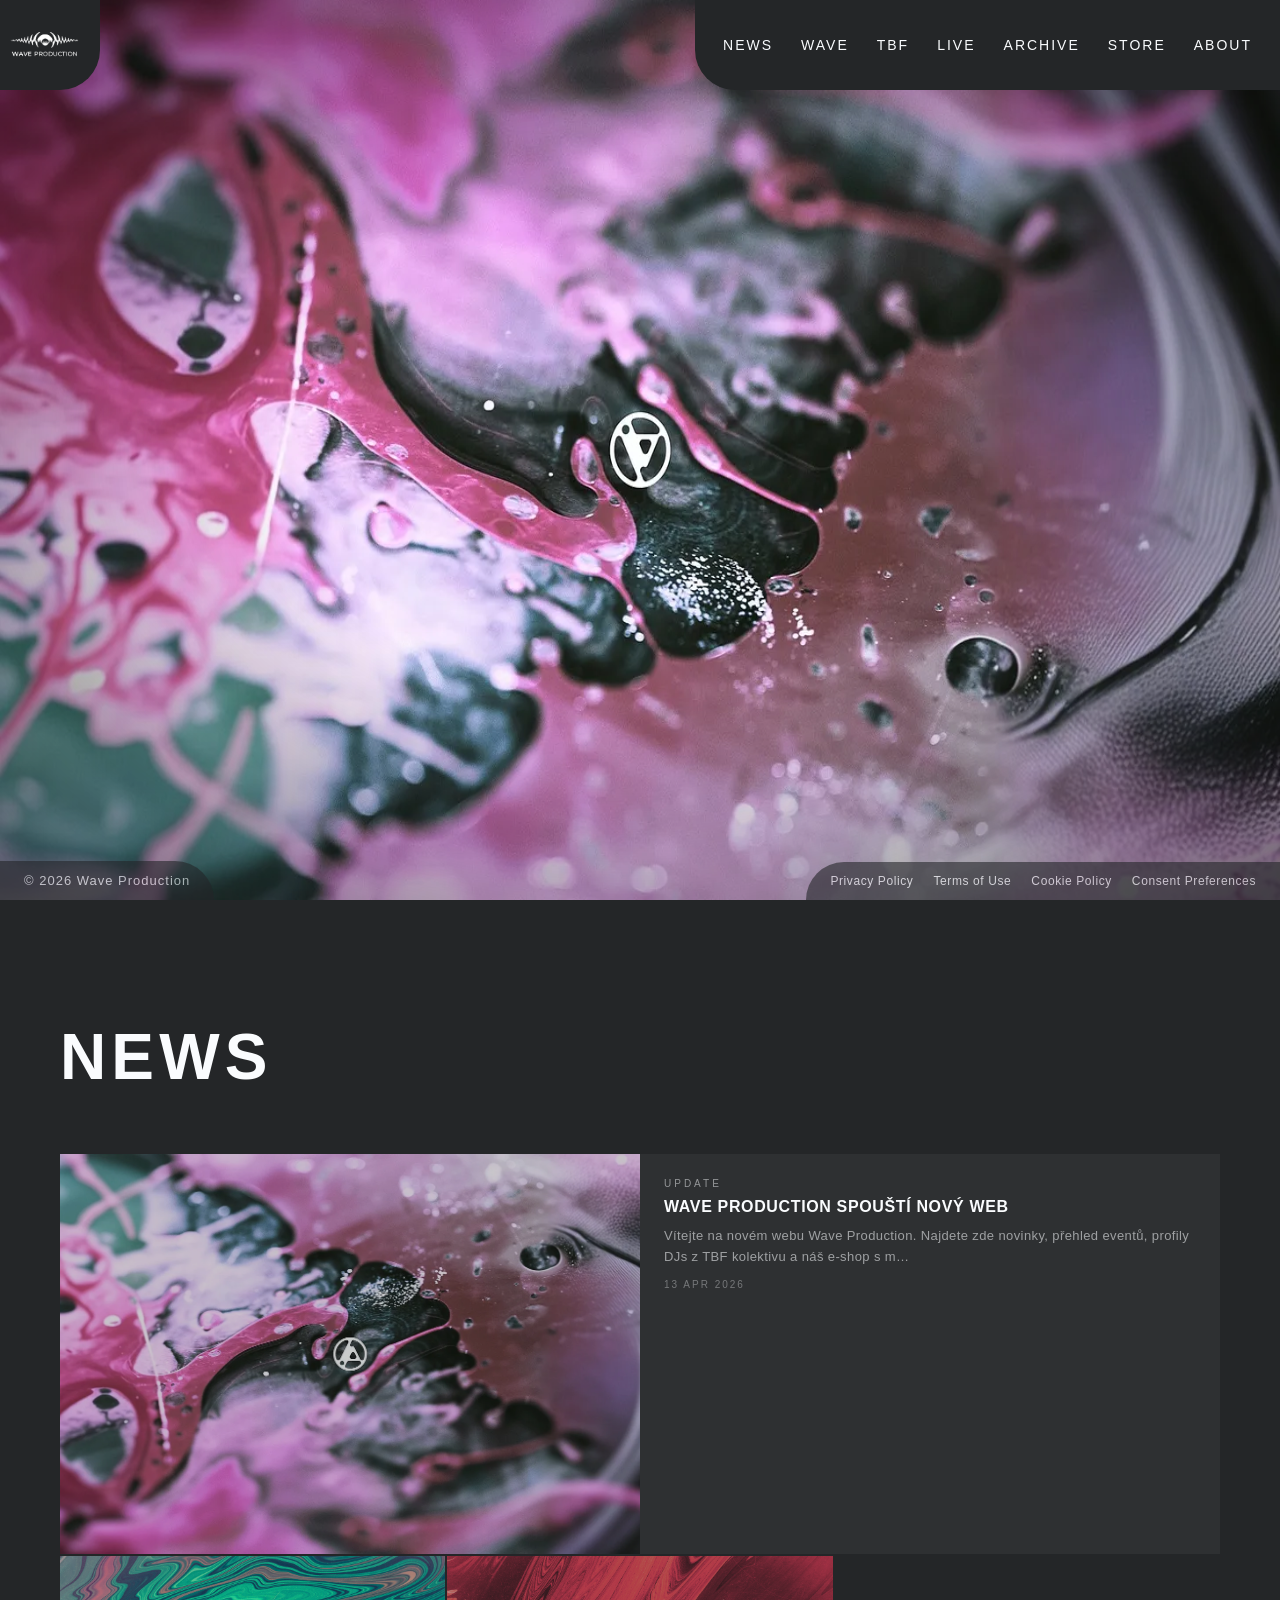
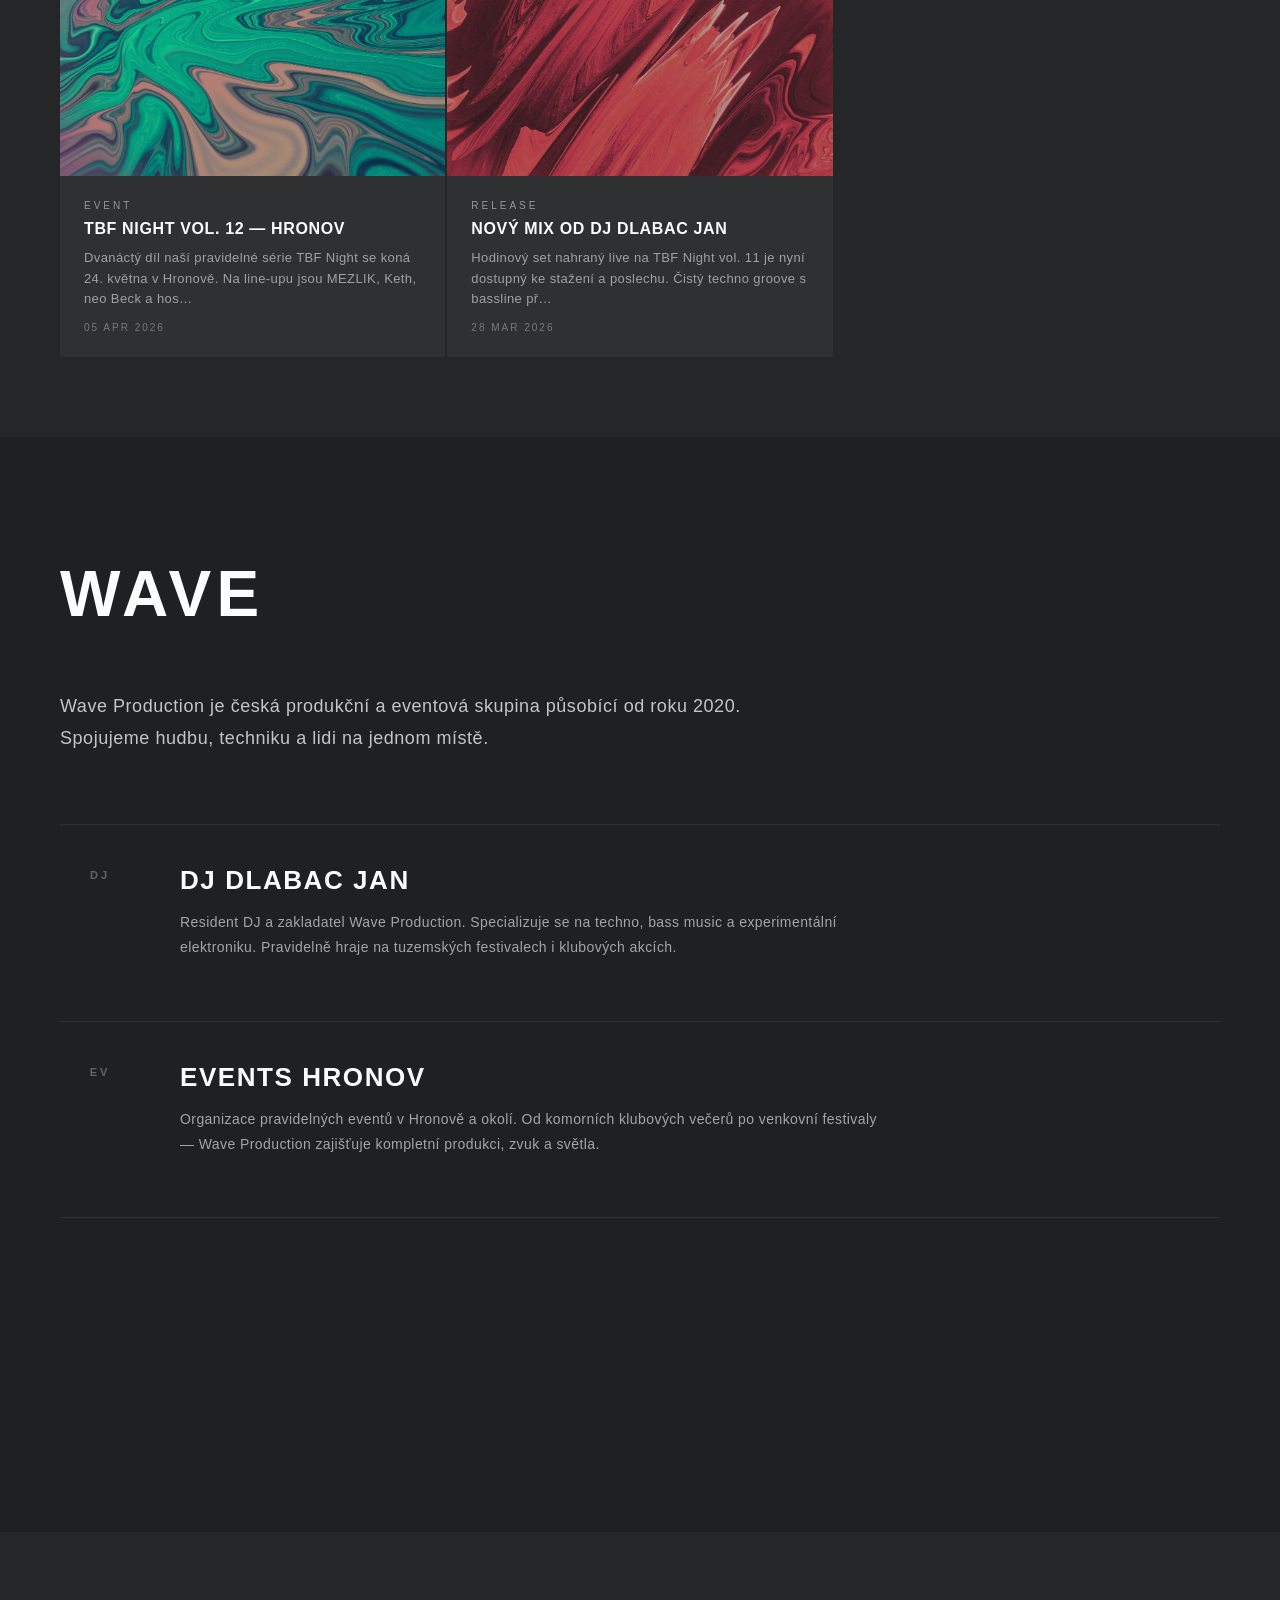
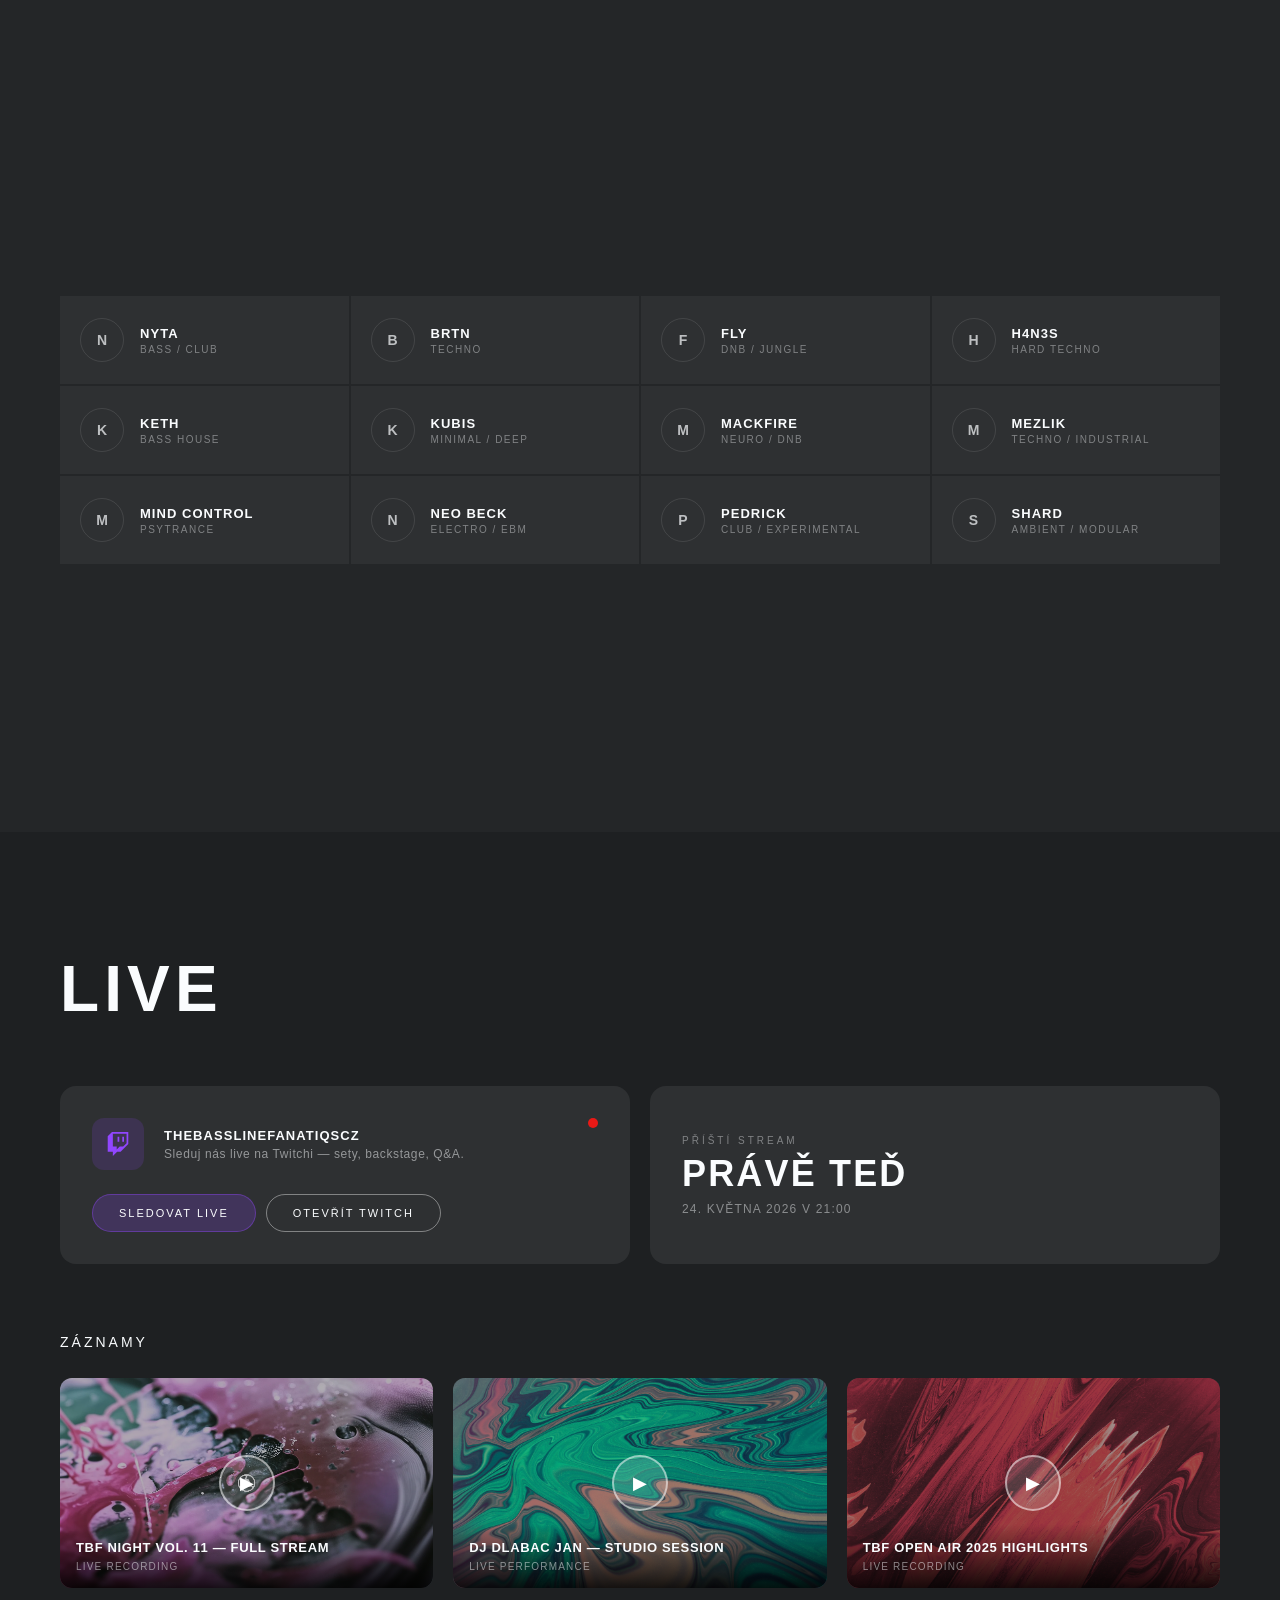
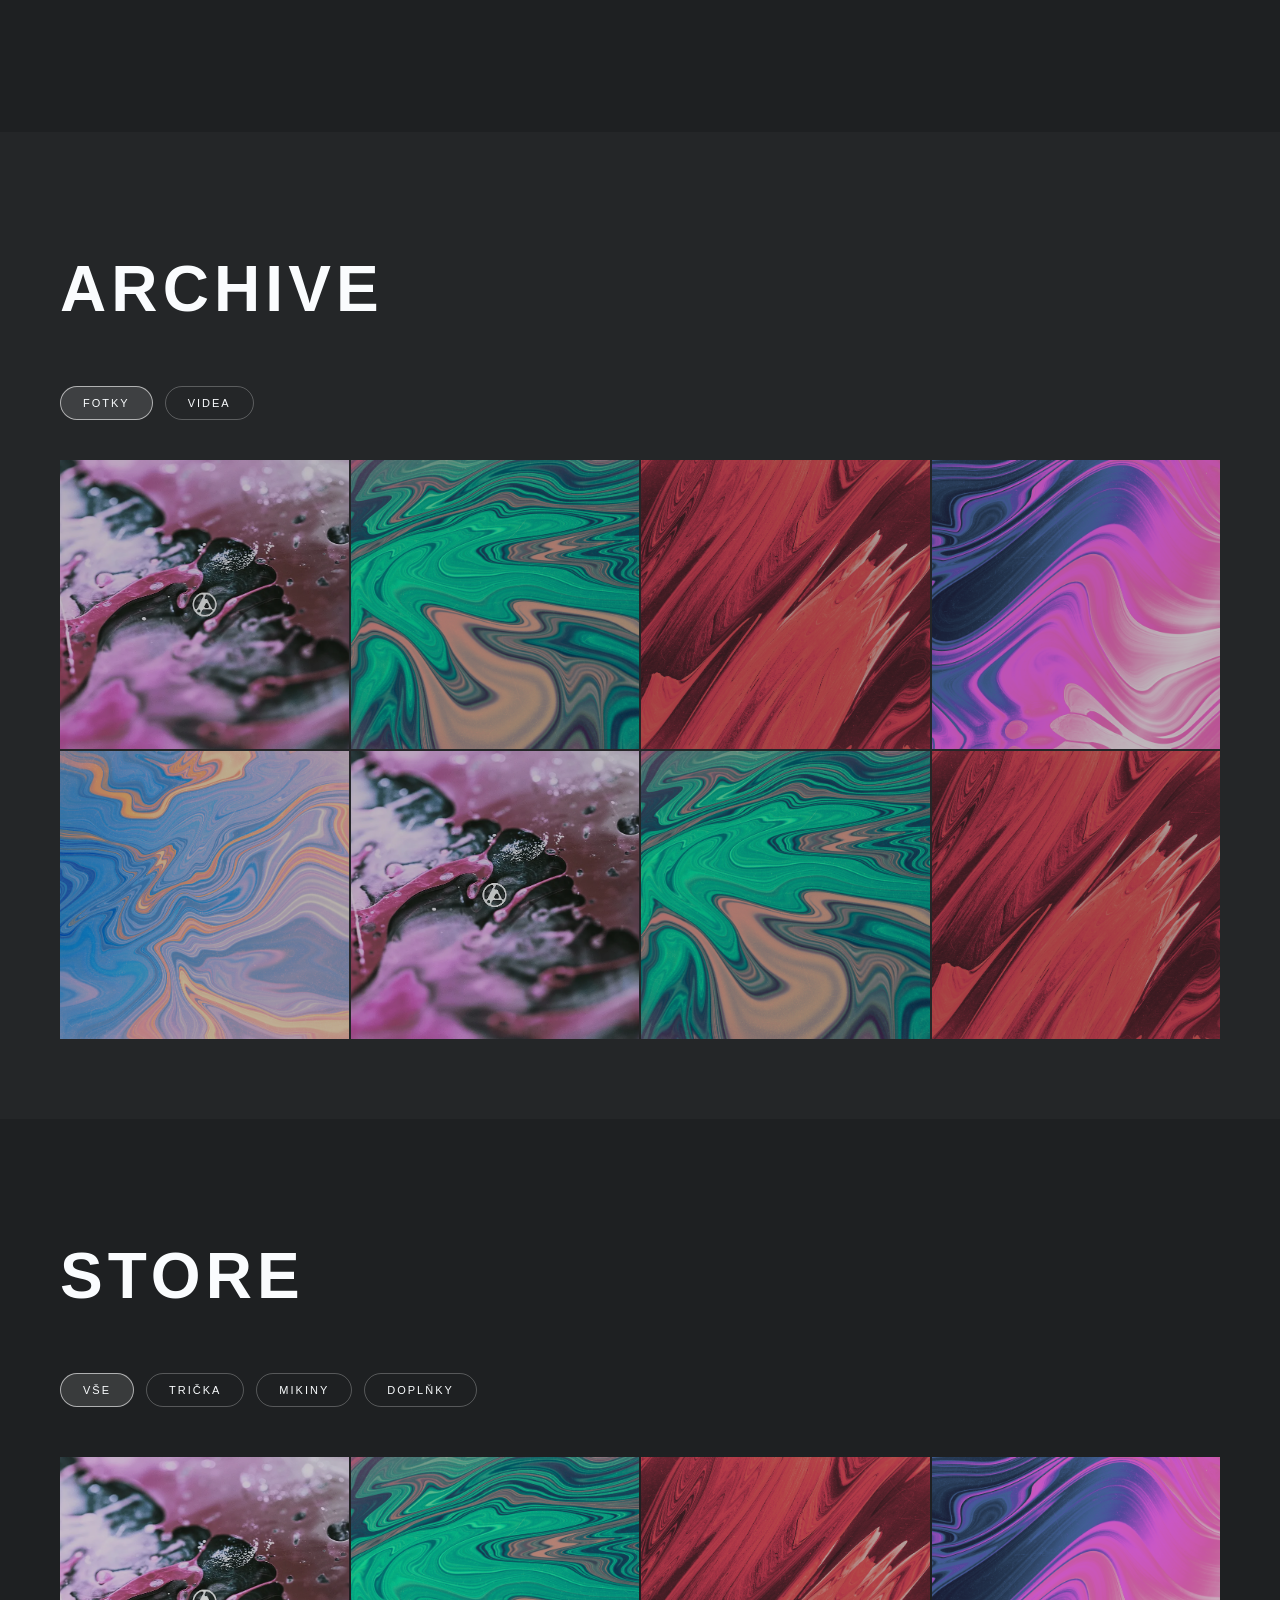
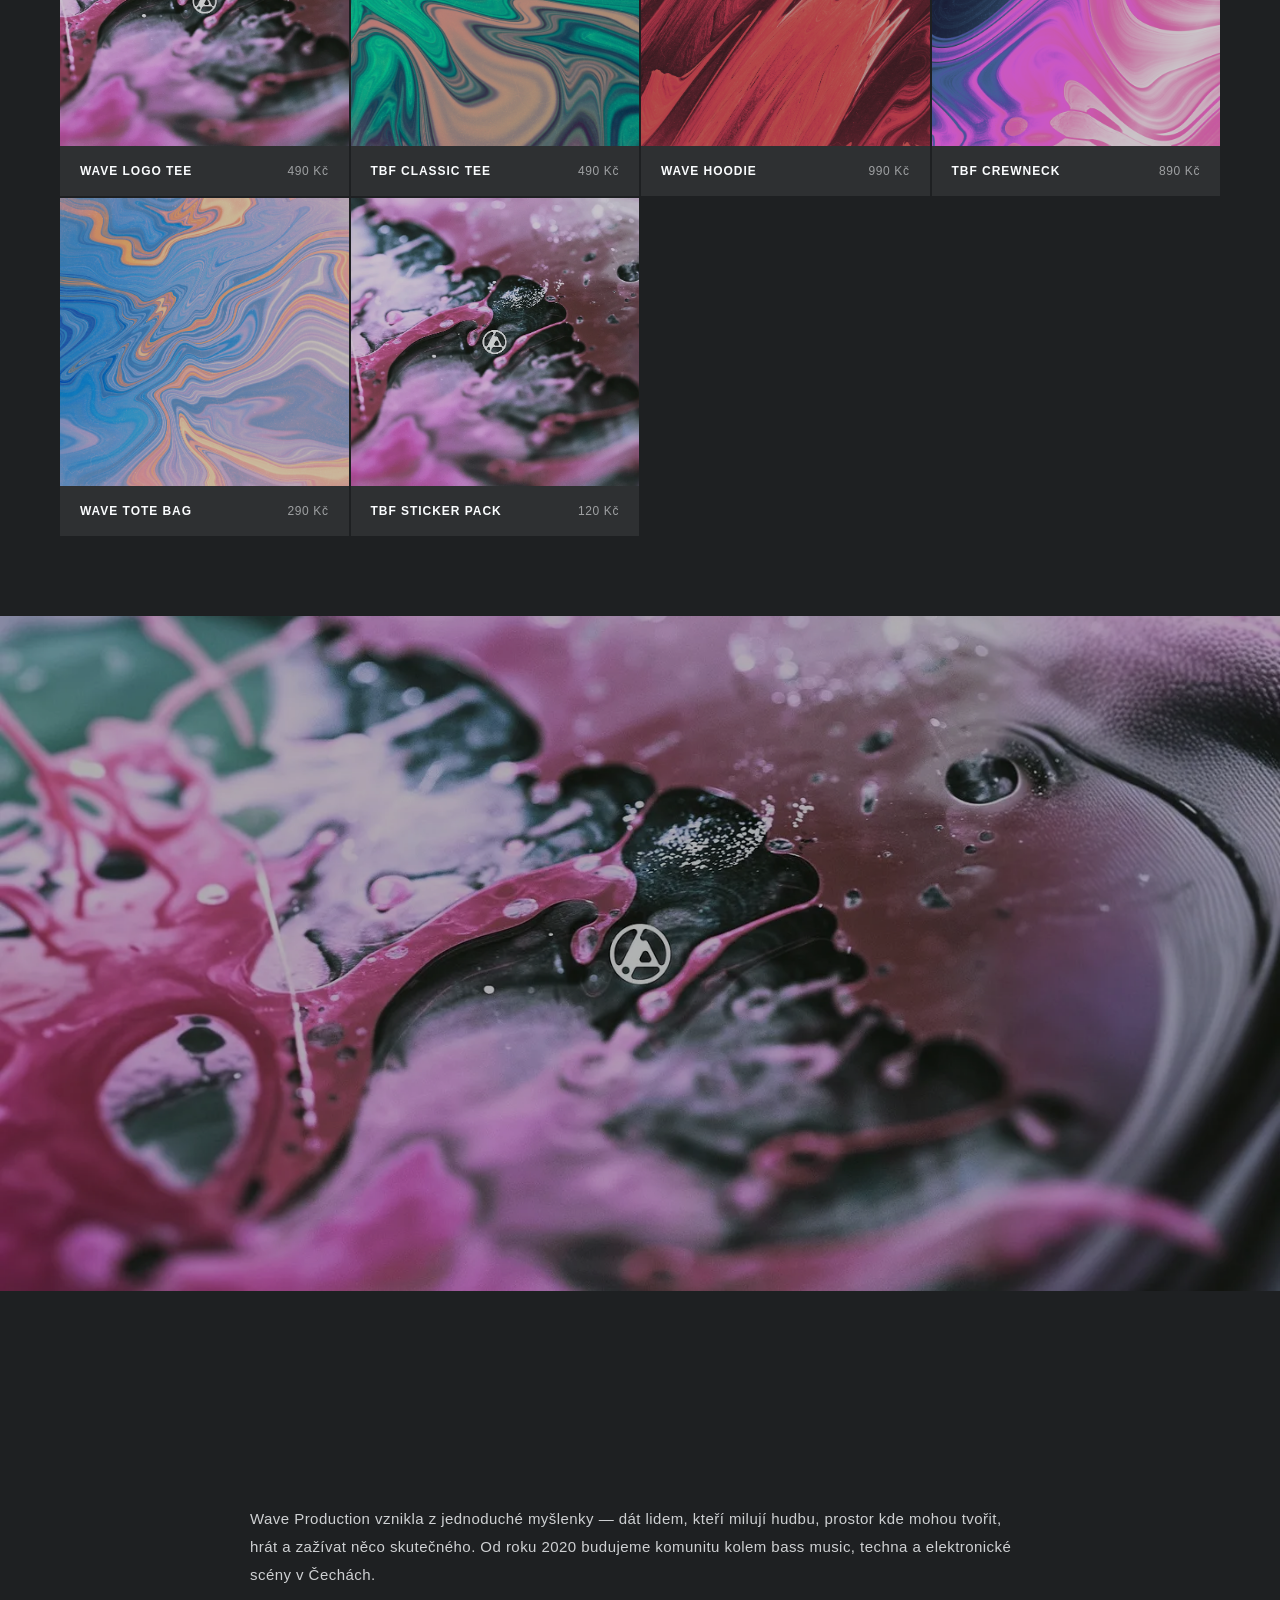
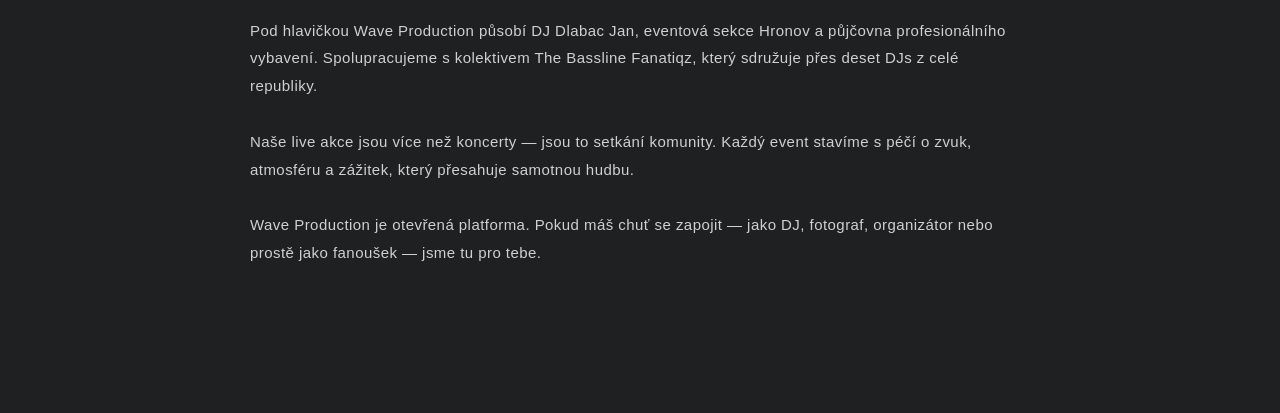
==== commit c8c877f1: "third commit" ====
--- a/index.html
+++ b/index.html
@@ -1,5 +1,5 @@
 <!DOCTYPE html>
-<html lang="en">
+<html lang="cs">
 <head>
     <meta charset="UTF-8">
     <meta name="viewport" content="width=device-width, initial-scale=1.0">
@@ -101,13 +101,13 @@
         </a>
         <nav class="main-nav">
             <ul>
-                <li><a href="#music" class="nav-link">MUSIC</a></li>
-                <li><a href="#tour" class="nav-link">TOUR</a></li>
-                <li><a href="#videos" class="nav-link">VIDEOS</a></li>
+                <li><a href="#news"    class="nav-link">NEWS</a></li>
+                <li><a href="#wave"    class="nav-link">WAVE</a></li>
+                <li><a href="#tbf"     class="nav-link">TBF</a></li>
+                <li><a href="#live"    class="nav-link">LIVE</a></li>
                 <li><a href="#archive" class="nav-link">ARCHIVE</a></li>
-                <li><a href="#lpu" class="nav-link">LPU</a></li>
-                <li><a href="#store" class="nav-link">STORE</a></li>
-                <li><a href="#about" class="nav-link">ABOUT</a></li>
+                <li><a href="#store"   class="nav-link">STORE</a></li>
+                <li><a href="#about"   class="nav-link">ABOUT</a></li>
             </ul>
         </nav>
     </header>
@@ -120,62 +120,170 @@
     <!-- ── Main scrollable content ── -->
     <main id="main-content">
 
-        <!-- ══ MUSIC ══ -->
-        <section id="music" class="page-section section-music">
-            <div class="section-inner">
-                <nav class="music-filter-nav">
-                    <button class="filter-btn active" data-filter="all">ALL RELEASES</button>
-                    <button class="filter-btn" data-filter="albums">ALBUMS</button>
-                    <button class="filter-btn" data-filter="eps">EPS &amp; SINGLES</button>
-                    <button class="filter-btn" data-filter="live">LIVE</button>
+        <!-- ══ NEWS ══ -->
+        <section id="news" class="page-section section-news">
+            <div class="section-inner">
+                <h2 class="section-heading reveal">NEWS</h2>
+
+                <!-- Admin panel (hidden by default, toggle with ?admin=1) -->
+                <div class="news-admin" id="newsAdmin">
+                    <div class="news-admin-form">
+                        <h3 class="news-admin-title">NOVÝ PŘÍSPĚVEK</h3>
+                        <input  type="text"     id="newsInputTitle"    class="news-input" placeholder="Nadpis">
+                        <input  type="text"     id="newsInputCategory" class="news-input" placeholder="Kategorie (např. EVENT, RELEASE, UPDATE)">
+                        <input  type="text"     id="newsInputImage"    class="news-input" placeholder="URL obrázku (volitelné)">
+                        <textarea               id="newsInputBody"     class="news-input news-textarea" placeholder="Text příspěvku..."></textarea>
+                        <button class="btn-primary" id="newsPublishBtn">PUBLIKOVAT</button>
+                    </div>
+                </div>
+
+                <!-- News grid -->
+                <div class="news-grid" id="newsGrid">
+                    <!-- Injected by JS -->
+                </div>
+            </div>
+        </section>
+
+        <!-- ══ WAVE ══ -->
+        <section id="wave" class="page-section section-wave">
+            <div class="section-inner">
+                <h2 class="section-heading reveal">WAVE</h2>
+
+                <div class="wave-intro reveal">
+                    <p class="wave-lead">Wave Production je česká produkční a eventová skupina působící od roku 2020. Spojujeme hudbu, techniku a lidi na jednom místě.</p>
+                </div>
+
+                <div class="wave-pillars">
+                    <!-- DJ Dlabac Jan -->
+                    <div class="wave-pillar reveal">
+                        <div class="wave-pillar-icon">DJ</div>
+                        <div class="wave-pillar-content">
+                            <div class="wave-pillar-title">DJ DLABAC JAN</div>
+                            <p class="wave-pillar-text">Resident DJ a zakladatel Wave Production. Specializuje se na techno, bass music a experimentální elektroniku. Pravidelně hraje na tuzemských festivalech i klubových akcích.</p>
+                        </div>
+                    </div>
+
+                    <!-- Events Hronov -->
+                    <div class="wave-pillar reveal">
+                        <div class="wave-pillar-icon">EV</div>
+                        <div class="wave-pillar-content">
+                            <div class="wave-pillar-title">EVENTS HRONOV</div>
+                            <p class="wave-pillar-text">Organizace pravidelných eventů v Hronově a okolí. Od komorních klubových večerů po venkovní festivaly — Wave Production zajišťuje kompletní produkci, zvuk a světla.</p>
+                        </div>
+                    </div>
+
+                    <!-- Půjčovna vybavení -->
+                    <div class="wave-pillar reveal">
+                        <div class="wave-pillar-icon">GR</div>
+                        <div class="wave-pillar-content">
+                            <div class="wave-pillar-title">PŮJČOVNA VYBAVENÍ</div>
+                            <p class="wave-pillar-text">Půjčujeme profesionální zvukovou a světelnou techniku pro akce všech velikostí. Reproduktory, mixpulty, světelné rigy — vše dostupné k zapůjčení s možností technické podpory na místě.</p>
+                            <a href="mailto:info@waveproduction.cz" class="btn-primary wave-contact-btn">NEZÁVAZNÁ POPTÁVKA</a>
+                        </div>
+                    </div>
+                </div>
+            </div>
+        </section>
+
+        <!-- ══ TBF ══ -->
+        <section id="tbf" class="page-section section-tbf">
+            <div class="section-inner">
+                <div class="tbf-header reveal">
+                    <h2 class="section-heading">THE BASSLINE FANATIQZ</h2>
+                    <p class="tbf-subtitle">Česká bass music komunita. Tvoříme, hrajeme, žijeme hudbu.</p>
+                </div>
+
+                <!-- Sub-nav -->
+                <nav class="tbf-nav reveal">
+                    <button class="tbf-nav-btn active" data-tbf="crew">CREW</button>
+                    <button class="tbf-nav-btn" data-tbf="events">EVENTS</button>
+                    <button class="tbf-nav-btn" data-tbf="mixes">MIXES</button>
                 </nav>
 
-                <div class="music-grid" id="musicGrid">
-                    <!-- Cards injected by JS -->
-                </div>
-            </div>
-
-            <!-- Album detail modal -->
-            <div class="modal-overlay" id="albumModal">
+                <!-- CREW panel -->
+                <div class="tbf-panel active" id="tbfCrew">
+                    <div class="crew-grid" id="crewGrid">
+                        <!-- Injected by JS -->
+                    </div>
+                </div>
+
+                <!-- EVENTS panel -->
+                <div class="tbf-panel" id="tbfEvents">
+                    <div class="tbf-events-list" id="tbfEventsList">
+                        <!-- Injected by JS -->
+                    </div>
+                </div>
+
+                <!-- MIXES panel -->
+                <div class="tbf-panel" id="tbfMixes">
+                    <div class="tbf-mixes-grid" id="tbfMixesGrid">
+                        <!-- Injected by JS -->
+                    </div>
+                </div>
+            </div>
+
+            <!-- DJ detail modal -->
+            <div class="modal-overlay" id="djModal">
                 <div class="modal-box">
-                    <button class="modal-close" id="modalClose">✕</button>
-                    <div class="modal-content" id="modalContent"></div>
-                </div>
-            </div>
-        </section>
-
-        <!-- ══ TOUR ══ -->
-        <section id="tour" class="page-section section-tour">
-            <div class="tour-bg"></div>
-            <div class="section-inner">
-                <div class="tour-hero">
-                    <div class="tour-hero-card">
-                        <div class="tour-hero-logo">
-                            <img src="pngegg.png" alt="Logo" class="tour-logo-img">
-                        </div>
-                        <div class="tour-hero-actions">
-                            <button class="btn-ghost">GET TICKETS</button>
-                            <button class="btn-ghost">LISTEN NOW</button>
-                        </div>
-                        <div class="tour-hero-title">
-                            <span class="tour-band-name">WAVE PRODUCTION</span>
-                            <span class="tour-subtitle">FROM ZERO WORLD TOUR</span>
-                        </div>
-                    </div>
-                </div>
-
-                <div class="tour-list" id="tourList">
-                    <!-- Injected by JS -->
-                </div>
-            </div>
-        </section>
-
-        <!-- ══ VIDEOS ══ -->
-        <section id="videos" class="page-section section-videos">
-            <div class="section-inner">
-                <h2 class="section-heading">VIDEOS</h2>
-                <div class="videos-grid" id="videosGrid">
-                    <!-- Injected by JS -->
+                    <button class="modal-close" id="djModalClose">✕</button>
+                    <div class="modal-content" id="djModalContent"></div>
+                </div>
+            </div>
+        </section>
+
+        <!-- ══ LIVE ══ -->
+        <section id="live" class="page-section section-live">
+            <!-- Twitch overlay — shown when stream is active -->
+            <div class="twitch-overlay" id="twitchOverlay">
+                <div class="twitch-header">
+                    <span class="twitch-live-badge">● LIVE</span>
+                    <span class="twitch-channel">THEBASSLINEFANATIQSCZ</span>
+                    <button class="twitch-close-btn" id="twitchCloseBtn">✕ ZAVŘÍT</button>
+                </div>
+                <iframe
+                    id="twitchEmbed"
+                    src=""
+                    allowfullscreen
+                    class="twitch-iframe">
+                </iframe>
+            </div>
+
+            <div class="section-inner">
+                <h2 class="section-heading reveal">LIVE</h2>
+
+                <div class="live-grid">
+                    <!-- Twitch card -->
+                    <div class="live-twitch-card reveal" id="liveTwitchCard">
+                        <div class="live-twitch-preview">
+                            <div class="live-twitch-logo">
+                                <svg viewBox="0 0 24 24" fill="currentColor" class="twitch-icon"><path d="M11.571 4.714h1.715v5.143H11.57zm4.715 0H18v5.143h-1.714zM6 0L1.714 4.286v15.428h5.143V24l4.286-4.286h3.428L22.286 12V0zm14.571 11.143l-3.428 3.428h-3.429l-3 3v-3H6.857V1.714h13.714z"/></svg>
+                            </div>
+                            <div class="live-twitch-info">
+                                <div class="live-twitch-name">THEBASSLINEFANATIQSCZ</div>
+                                <div class="live-twitch-desc">Sleduj nás live na Twitchi — sety, backstage, Q&amp;A.</div>
+                            </div>
+                            <div class="live-status-dot" id="liveStatusDot"></div>
+                        </div>
+                        <div class="live-twitch-actions">
+                            <button class="btn-twitch" id="watchLiveBtn">SLEDOVAT LIVE</button>
+                            <a href="https://www.twitch.tv/thebasslinefanatiqscz" target="_blank" class="btn-primary">OTEVŘÍT TWITCH</a>
+                        </div>
+                    </div>
+
+                    <!-- Next event countdown -->
+                    <div class="live-next-card reveal">
+                        <div class="live-next-label">PŘÍŠTÍ STREAM</div>
+                        <div class="live-next-countdown" id="liveCountdown">—</div>
+                        <div class="live-next-name" id="liveNextName">Datum brzy</div>
+                    </div>
+                </div>
+
+                <!-- Past streams -->
+                <div class="live-past-section">
+                    <h3 class="live-past-heading reveal">ZÁZNAMY</h3>
+                    <div class="videos-grid" id="liveVodsGrid">
+                        <!-- Injected by JS -->
+                    </div>
                 </div>
             </div>
         </section>
@@ -183,38 +291,76 @@
         <!-- ══ ARCHIVE ══ -->
         <section id="archive" class="page-section section-archive">
             <div class="section-inner">
-                <h2 class="section-heading">ARCHIVE</h2>
-                <p class="section-placeholder">Lorem ipsum dolor sit amet, consectetur adipiscing elit. Archivum in progressu.</p>
-            </div>
-        </section>
-
-        <!-- ══ LPU ══ -->
-        <section id="lpu" class="page-section section-lpu">
-            <div class="section-inner">
-                <h2 class="section-heading">LPU</h2>
-                <p class="section-placeholder">Lorem ipsum dolor sit amet, consectetur adipiscing elit. LPU membership coming soon.</p>
+                <h2 class="section-heading reveal">ARCHIVE</h2>
+
+                <nav class="archive-nav reveal">
+                    <button class="filter-btn active" data-archive="photos">FOTKY</button>
+                    <button class="filter-btn" data-archive="videos">VIDEA</button>
+                </nav>
+
+                <!-- Photos panel -->
+                <div class="archive-panel active" id="archivePhotos">
+                    <div class="archive-photo-grid" id="archivePhotoGrid">
+                        <!-- Injected by JS -->
+                    </div>
+                </div>
+
+                <!-- Videos panel -->
+                <div class="archive-panel" id="archiveVideos">
+                    <div class="videos-grid" id="archiveVideoGrid">
+                        <!-- Injected by JS -->
+                    </div>
+                </div>
+            </div>
+
+            <!-- Lightbox -->
+            <div class="modal-overlay" id="lightbox">
+                <div class="lightbox-box">
+                    <button class="modal-close" id="lightboxClose">✕</button>
+                    <img id="lightboxImg" src="" alt="">
+                    <div class="lightbox-caption" id="lightboxCaption"></div>
+                </div>
             </div>
         </section>
 
         <!-- ══ STORE ══ -->
         <section id="store" class="page-section section-store">
             <div class="section-inner">
-                <h2 class="section-heading">STORE</h2>
-                <p class="section-placeholder">Lorem ipsum dolor sit amet, consectetur adipiscing elit. Store launching soon.</p>
+                <h2 class="section-heading reveal">STORE</h2>
+
+                <nav class="store-nav reveal">
+                    <button class="filter-btn active" data-store="all">VŠE</button>
+                    <button class="filter-btn" data-store="tshirts">TRIČKA</button>
+                    <button class="filter-btn" data-store="hoodies">MIKINY</button>
+                    <button class="filter-btn" data-store="accessories">DOPLŇKY</button>
+                </nav>
+
+                <div class="store-grid" id="storeGrid">
+                    <!-- Injected by JS -->
+                </div>
+            </div>
+
+            <!-- Product modal -->
+            <div class="modal-overlay" id="productModal">
+                <div class="modal-box">
+                    <button class="modal-close" id="productModalClose">✕</button>
+                    <div class="modal-content" id="productModalContent"></div>
+                </div>
             </div>
         </section>
 
         <!-- ══ ABOUT ══ -->
         <section id="about" class="page-section section-about">
             <div class="about-hero-img">
-                <img src="resources/p1.webp" alt="Wave Production" />
+                <img src="resources/p1.webp" alt="Wave Production">
             </div>
             <div class="section-inner about-text-block">
-                <h2 class="section-heading">ABOUT</h2>
-                <p>Lorem ipsum dolor sit amet, consectetur adipiscing elit. Sed do eiusmod tempor incididunt ut labore et dolore magna aliqua. Ut enim ad minim veniam, quis nostrud exercitation ullamco laboris nisi ut aliquip ex ea commodo consequat.</p>
-                <p>Duis aute irure dolor in reprehenderit in voluptate velit esse cillum dolore eu fugiat nulla pariatur. Excepteur sint occaecat cupidatat non proident, sunt in culpa qui officia deserunt mollit anim id est laborum. Wave Production has been at the forefront of sonic exploration since its founding.</p>
-                <p>Ut labore et dolore magna aliqua, enim ad minim veniam quis nostrud exercitation ullamco laboris nisi. The collective draws from diverse musical traditions, blending electronic textures with raw organic energy to create something wholly unique and enduring.</p>
-                <p>Excepteur sint occaecat cupidatat non proident sunt in culpa qui officia deserunt mollit anim. Their live performances are legendary — a communion between artist and audience that transcends the ordinary concert experience and becomes something sacred.</p>
+                <h2 class="section-heading reveal">ABOUT</h2>
+                <p class="reveal">Wave Production vznikla z jednoduché myšlenky — dát lidem, kteří milují hudbu, prostor kde mohou tvořit, hrát a zažívat něco skutečného. Od roku 2020 budujeme komunitu kolem bass music, techna a elektronické scény v Čechách.</p>
+                <p class="reveal">Pod hlavičkou Wave Production působí DJ Dlabac Jan, eventová sekce Hronov a půjčovna profesionálního vybavení. Spolupracujeme s kolektivem The Bassline Fanatiqz, který sdružuje přes deset DJs z celé republiky.</p>
+                <p class="reveal">Naše live akce jsou více než koncerty — jsou to setkání komunity. Každý event stavíme s péčí o zvuk, atmosféru a zážitek, který přesahuje samotnou hudbu.</p>
+                <p class="reveal">Wave Production je otevřená platforma. Pokud máš chuť se zapojit — jako DJ, fotograf, organizátor nebo prostě jako fanoušek — jsme tu pro tebe.</p>
+                <a href="mailto:info@waveproduction.cz" class="btn-primary reveal about-contact-btn">KONTAKT</a>
             </div>
         </section>
 
--- a/styles.css
+++ b/styles.css
@@ -41,7 +41,7 @@
 }
 
 .site-header .logo img {
-    height: 110px;
+    height: 90px;
     display: block;
 }
 
@@ -858,4 +858,879 @@
 }
 ::-webkit-scrollbar-thumb:hover {
     background: rgba(255,255,255,0.3);
+}
+/* ══════════════════════════════════
+   NEWS SECTION
+══════════════════════════════════ */
+.section-news {
+    background-color: #242628;
+}
+
+.news-admin {
+    margin-bottom: 60px;
+    padding: 32px;
+    border: 1px solid rgba(255,255,255,0.1);
+    border-radius: 16px;
+    background: rgba(255,255,255,0.03);
+}
+
+.news-admin-title {
+    font-size: 13px;
+    letter-spacing: 2px;
+    text-transform: uppercase;
+    margin-bottom: 20px;
+    opacity: 0.6;
+    font-weight: 400;
+}
+
+.news-input {
+    display: block;
+    width: 100%;
+    background: rgba(255,255,255,0.05);
+    border: 1px solid rgba(255,255,255,0.12);
+    border-radius: 8px;
+    color: #fafcfe;
+    font-family: "parabolica", "Helvetica Neue", sans-serif;
+    font-size: 14px;
+    letter-spacing: 0.05em;
+    padding: 12px 16px;
+    margin-bottom: 12px;
+    outline: none;
+    transition: border-color 0.2s;
+    resize: none;
+}
+
+.news-input:focus {
+    border-color: rgba(255,255,255,0.35);
+}
+
+.news-input::placeholder {
+    opacity: 0.3;
+}
+
+.news-textarea {
+    min-height: 120px;
+}
+
+.news-grid {
+    display: grid;
+    grid-template-columns: repeat(3, 1fr);
+    gap: 2px;
+}
+
+.news-card--featured {
+    grid-column: span 3;
+    display: grid;
+    grid-template-columns: 1fr 1fr;
+}
+
+.news-card--featured .news-card-img-wrap {
+    height: 400px;
+}
+
+@media (max-width: 1100px) {
+    .news-grid { grid-template-columns: repeat(2, 1fr); }
+    .news-card--featured { grid-column: span 2; }
+}
+
+@media (max-width: 700px) {
+    .news-grid { grid-template-columns: 1fr; }
+    .news-card--featured { grid-column: span 1; grid-template-columns: 1fr; }
+}
+
+.news-card {
+    background: #2e3032;
+    cursor: pointer;
+    transition: background 0.25s;
+    overflow: hidden;
+}
+
+.news-card:hover {
+    background: #363839;
+}
+
+.news-card-img-wrap {
+    height: 220px;
+    overflow: hidden;
+}
+
+.news-card-img {
+    width: 100%;
+    height: 100%;
+    object-fit: cover;
+    display: block;
+    transition: transform 0.5s ease, filter 0.4s ease;
+    filter: brightness(0.8);
+}
+
+.news-card:hover .news-card-img {
+    transform: scale(1.04);
+    filter: brightness(0.65);
+}
+
+.news-card-body {
+    padding: 24px;
+    display: flex;
+    flex-direction: column;
+    gap: 8px;
+}
+
+.news-card-category {
+    font-size: 10px;
+    letter-spacing: 3px;
+    text-transform: uppercase;
+    opacity: 0.5;
+}
+
+.news-card-title {
+    font-size: 16px;
+    font-weight: 700;
+    letter-spacing: 0.04em;
+    text-transform: uppercase;
+    line-height: 1.3;
+}
+
+.news-card-excerpt {
+    font-size: 13px;
+    opacity: 0.55;
+    line-height: 1.6;
+    letter-spacing: 0.03em;
+    font-family: "Helvetica Neue", Helvetica, sans-serif;
+    font-weight: 300;
+}
+
+.news-card-date {
+    font-size: 10px;
+    letter-spacing: 2px;
+    opacity: 0.35;
+    text-transform: uppercase;
+    margin-top: 4px;
+}
+
+/* News detail (reuses albumModal) */
+.news-detail {
+    display: flex;
+    flex-direction: column;
+    gap: 28px;
+}
+
+.news-detail-img {
+    width: 100%;
+    max-height: 340px;
+    object-fit: cover;
+    border-radius: 10px;
+    display: block;
+}
+
+.news-detail-title {
+    font-size: 22px;
+    font-weight: 700;
+    text-transform: uppercase;
+    letter-spacing: 0.05em;
+    line-height: 1.2;
+    margin: 8px 0;
+}
+
+.news-detail-text {
+    font-size: 15px;
+    line-height: 1.85;
+    opacity: 0.8;
+    letter-spacing: 0.03em;
+    font-family: "Helvetica Neue", Helvetica, sans-serif;
+    font-weight: 300;
+    margin-top: 12px;
+}
+
+/* ══════════════════════════════════
+   WAVE SECTION
+══════════════════════════════════ */
+.section-wave {
+    background-color: #1e2022;
+}
+
+.wave-intro {
+    max-width: 700px;
+    margin-bottom: 70px;
+}
+
+.wave-lead {
+    font-size: 18px;
+    line-height: 1.75;
+    opacity: 0.75;
+    letter-spacing: 0.03em;
+    font-family: "Helvetica Neue", Helvetica, sans-serif;
+    font-weight: 300;
+}
+
+.wave-pillars {
+    display: flex;
+    flex-direction: column;
+    gap: 0;
+}
+
+.wave-pillar {
+    display: grid;
+    grid-template-columns: 80px 1fr;
+    gap: 40px;
+    align-items: start;
+    padding: 40px 0;
+    border-bottom: 1px solid rgba(255,255,255,0.07);
+    transition: background 0.2s;
+}
+
+.wave-pillar:first-child {
+    border-top: 1px solid rgba(255,255,255,0.07);
+}
+
+.wave-pillar:hover {
+    background: rgba(255,255,255,0.02);
+}
+
+.wave-pillar-icon {
+    font-size: 11px;
+    letter-spacing: 3px;
+    font-weight: 700;
+    opacity: 0.3;
+    padding-top: 4px;
+    text-align: center;
+    font-family: "parabolica", "Helvetica Neue", sans-serif;
+}
+
+.wave-pillar-title {
+    font-size: clamp(18px, 2.5vw, 26px);
+    font-weight: 700;
+    letter-spacing: 0.06em;
+    text-transform: uppercase;
+    margin-bottom: 14px;
+}
+
+.wave-pillar-text {
+    font-size: 14px;
+    line-height: 1.8;
+    opacity: 0.6;
+    letter-spacing: 0.03em;
+    font-family: "Helvetica Neue", Helvetica, sans-serif;
+    font-weight: 300;
+    max-width: 700px;
+    margin-bottom: 20px;
+}
+
+.wave-contact-btn {
+    display: inline-block;
+    pointer-events: all;
+}
+
+/* ══════════════════════════════════
+   TBF SECTION
+══════════════════════════════════ */
+.section-tbf {
+    background-color: #242628;
+}
+
+.tbf-header {
+    margin-bottom: 40px;
+}
+
+.tbf-subtitle {
+    font-size: 14px;
+    letter-spacing: 0.15em;
+    opacity: 0.5;
+    text-transform: uppercase;
+    margin-top: -40px;
+    margin-bottom: 0;
+}
+
+.tbf-nav {
+    display: flex;
+    gap: 0;
+    margin-bottom: 50px;
+    border-bottom: 1px solid rgba(255,255,255,0.1);
+}
+
+.tbf-nav-btn {
+    background: none;
+    border: none;
+    color: #fafcfe;
+    font-family: "parabolica", "Helvetica Neue", sans-serif;
+    font-size: 12px;
+    letter-spacing: 2.5px;
+    text-transform: uppercase;
+    padding: 14px 24px;
+    cursor: pointer;
+    opacity: 0.4;
+    border-bottom: 2px solid transparent;
+    transition: opacity 0.2s, border-color 0.2s;
+    margin-bottom: -1px;
+}
+
+.tbf-nav-btn:hover { opacity: 0.7; }
+
+.tbf-nav-btn.active {
+    opacity: 1;
+    border-bottom-color: #fafcfe;
+}
+
+.tbf-panel {
+    display: none;
+}
+
+.tbf-panel.active {
+    display: block;
+}
+
+/* Crew grid */
+.crew-grid {
+    display: grid;
+    grid-template-columns: repeat(4, 1fr);
+    gap: 2px;
+}
+
+@media (max-width: 1100px) { .crew-grid { grid-template-columns: repeat(3, 1fr); } }
+@media (max-width: 750px)  { .crew-grid { grid-template-columns: repeat(2, 1fr); } }
+
+.crew-card {
+    display: flex;
+    align-items: center;
+    gap: 16px;
+    padding: 22px 20px;
+    background: #2e3032;
+    cursor: pointer;
+    transition: background 0.25s;
+}
+
+.crew-card:hover {
+    background: #363839;
+}
+
+.crew-card-avatar {
+    width: 44px;
+    height: 44px;
+    border-radius: 50%;
+    border: 1px solid rgba(255,255,255,0.15);
+    display: flex;
+    align-items: center;
+    justify-content: center;
+    font-size: 14px;
+    font-weight: 700;
+    letter-spacing: 0;
+    flex-shrink: 0;
+    opacity: 0.7;
+}
+
+.crew-card-name {
+    font-size: 13px;
+    font-weight: 700;
+    letter-spacing: 0.08em;
+    text-transform: uppercase;
+    margin-bottom: 3px;
+}
+
+.crew-card-genre {
+    font-size: 10px;
+    letter-spacing: 0.15em;
+    opacity: 0.4;
+    text-transform: uppercase;
+}
+
+/* DJ detail modal */
+.dj-detail {
+    display: grid;
+    grid-template-columns: 100px 1fr;
+    gap: 32px;
+    align-items: start;
+}
+
+@media (max-width: 500px) {
+    .dj-detail { grid-template-columns: 1fr; }
+}
+
+.dj-detail-avatar {
+    width: 100px;
+    height: 100px;
+    border-radius: 50%;
+    border: 1px solid rgba(255,255,255,0.15);
+    display: flex;
+    align-items: center;
+    justify-content: center;
+    font-size: 32px;
+    font-weight: 700;
+    opacity: 0.5;
+    flex-shrink: 0;
+}
+
+.dj-detail-bio {
+    font-size: 14px;
+    line-height: 1.75;
+    opacity: 0.65;
+    letter-spacing: 0.03em;
+    font-family: "Helvetica Neue", Helvetica, sans-serif;
+    font-weight: 300;
+    margin: 16px 0 24px;
+}
+
+/* TBF events list reuses .tour-* styles */
+.tbf-events-list {
+    display: flex;
+    flex-direction: column;
+}
+
+/* TBF mixes reuse .videos-grid + .video-card */
+.tbf-mixes-grid {
+    display: grid;
+    grid-template-columns: repeat(3, 1fr);
+    gap: 20px;
+}
+
+@media (max-width: 900px) { .tbf-mixes-grid { grid-template-columns: repeat(2, 1fr); } }
+@media (max-width: 600px) { .tbf-mixes-grid { grid-template-columns: 1fr; } }
+
+/* ══════════════════════════════════
+   LIVE SECTION
+══════════════════════════════════ */
+.section-live {
+    background-color: #1e2022;
+    position: relative;
+}
+
+/* Full-screen Twitch overlay */
+.twitch-overlay {
+    position: fixed;
+    inset: 0;
+    z-index: 3000;
+    background: #000;
+    display: flex;
+    flex-direction: column;
+    opacity: 0;
+    pointer-events: none;
+    transition: opacity 0.3s ease;
+}
+
+.twitch-overlay.active {
+    opacity: 1;
+    pointer-events: all;
+}
+
+.twitch-header {
+    display: flex;
+    align-items: center;
+    gap: 16px;
+    padding: 14px 24px;
+    background: #0e0e10;
+    border-bottom: 1px solid rgba(255,255,255,0.08);
+    flex-shrink: 0;
+}
+
+.twitch-live-badge {
+    font-size: 11px;
+    letter-spacing: 2px;
+    font-weight: 700;
+    color: #e91916;
+    animation: livePulse 1.4s ease-in-out infinite;
+}
+
+@keyframes livePulse {
+    0%, 100% { opacity: 1; }
+    50%       { opacity: 0.5; }
+}
+
+.twitch-channel {
+    font-size: 12px;
+    letter-spacing: 2px;
+    text-transform: uppercase;
+    opacity: 0.7;
+    flex: 1;
+}
+
+.twitch-close-btn {
+    background: rgba(255,255,255,0.08);
+    border: 1px solid rgba(255,255,255,0.15);
+    color: #fafcfe;
+    padding: 8px 18px;
+    border-radius: 50px;
+    font-family: "parabolica", "Helvetica Neue", sans-serif;
+    font-size: 11px;
+    letter-spacing: 2px;
+    text-transform: uppercase;
+    cursor: pointer;
+    transition: background 0.2s;
+}
+
+.twitch-close-btn:hover {
+    background: rgba(255,255,255,0.18);
+}
+
+.twitch-iframe {
+    flex: 1;
+    width: 100%;
+    border: none;
+    display: block;
+}
+
+/* Live grid */
+.live-grid {
+    display: grid;
+    grid-template-columns: 1fr 1fr;
+    gap: 20px;
+    margin-bottom: 70px;
+}
+
+@media (max-width: 800px) {
+    .live-grid { grid-template-columns: 1fr; }
+}
+
+.live-twitch-card {
+    background: #2e3032;
+    border-radius: 16px;
+    overflow: hidden;
+    padding: 32px;
+    display: flex;
+    flex-direction: column;
+    gap: 24px;
+}
+
+.live-twitch-preview {
+    display: flex;
+    align-items: center;
+    gap: 20px;
+    position: relative;
+}
+
+.live-twitch-logo {
+    width: 52px;
+    height: 52px;
+    background: rgba(145,70,255,0.15);
+    border-radius: 12px;
+    display: flex;
+    align-items: center;
+    justify-content: center;
+    flex-shrink: 0;
+}
+
+.twitch-icon {
+    width: 24px;
+    height: 24px;
+    color: #9146ff;
+}
+
+.live-twitch-name {
+    font-size: 13px;
+    font-weight: 700;
+    letter-spacing: 0.08em;
+    text-transform: uppercase;
+    margin-bottom: 4px;
+}
+
+.live-twitch-desc {
+    font-size: 12px;
+    opacity: 0.5;
+    letter-spacing: 0.05em;
+    font-family: "Helvetica Neue", Helvetica, sans-serif;
+    font-weight: 300;
+}
+
+.live-status-dot {
+    width: 10px;
+    height: 10px;
+    border-radius: 50%;
+    background: rgba(255,255,255,0.2);
+    position: absolute;
+    top: 0;
+    right: 0;
+}
+
+.live-status-dot.live-pulse {
+    background: #e91916;
+    animation: livePulse 1.4s ease-in-out infinite;
+}
+
+.live-twitch-actions {
+    display: flex;
+    gap: 10px;
+    flex-wrap: wrap;
+}
+
+.btn-twitch {
+    background: rgba(145,70,255,0.2);
+    border: 1px solid rgba(145,70,255,0.4);
+    color: #fafcfe;
+    padding: 12px 26px;
+    border-radius: 50px;
+    font-family: "parabolica", "Helvetica Neue", sans-serif;
+    font-size: 11px;
+    letter-spacing: 2px;
+    text-transform: uppercase;
+    cursor: pointer;
+    transition: all 0.25s ease;
+}
+
+.btn-twitch:hover {
+    background: rgba(145,70,255,0.4);
+    border-color: rgba(145,70,255,0.7);
+}
+
+.live-next-card {
+    background: #2e3032;
+    border-radius: 16px;
+    padding: 32px;
+    display: flex;
+    flex-direction: column;
+    justify-content: center;
+    gap: 10px;
+}
+
+.live-next-label {
+    font-size: 10px;
+    letter-spacing: 3px;
+    text-transform: uppercase;
+    opacity: 0.4;
+}
+
+.live-next-countdown {
+    font-size: clamp(22px, 4vw, 36px);
+    font-weight: 700;
+    letter-spacing: 0.06em;
+    font-family: "parabolica", "Helvetica Neue", sans-serif;
+    line-height: 1;
+}
+
+.live-next-name {
+    font-size: 12px;
+    letter-spacing: 0.1em;
+    opacity: 0.45;
+    text-transform: uppercase;
+}
+
+.live-past-heading {
+    font-size: 14px;
+    letter-spacing: 3px;
+    text-transform: uppercase;
+    font-weight: 400;
+    opacity: 0.5;
+    margin-bottom: 28px;
+}
+
+/* ══════════════════════════════════
+   ARCHIVE SECTION (override)
+══════════════════════════════════ */
+.section-archive {
+    background-color: #242628;
+    border-top: none;
+}
+
+.archive-nav {
+    margin-bottom: 40px;
+    display: flex;
+    gap: 12px;
+}
+
+.archive-panel {
+    display: none;
+}
+
+.archive-panel.active {
+    display: block;
+}
+
+.archive-photo-grid {
+    display: grid;
+    grid-template-columns: repeat(4, 1fr);
+    gap: 2px;
+}
+
+@media (max-width: 1100px) { .archive-photo-grid { grid-template-columns: repeat(3, 1fr); } }
+@media (max-width: 750px)  { .archive-photo-grid { grid-template-columns: repeat(2, 1fr); } }
+
+.archive-photo {
+    position: relative;
+    aspect-ratio: 1;
+    overflow: hidden;
+    cursor: pointer;
+    background: #2e3032;
+}
+
+.archive-photo-img {
+    width: 100%;
+    height: 100%;
+    object-fit: cover;
+    display: block;
+    transition: transform 0.5s ease, filter 0.4s ease;
+    filter: brightness(0.75);
+}
+
+.archive-photo:hover .archive-photo-img {
+    transform: scale(1.05);
+    filter: brightness(0.5);
+}
+
+.archive-photo-caption {
+    position: absolute;
+    bottom: 0;
+    left: 0;
+    right: 0;
+    padding: 14px 16px;
+    background: linear-gradient(transparent, rgba(0,0,0,0.8));
+    font-size: 11px;
+    letter-spacing: 0.08em;
+    opacity: 0;
+    transition: opacity 0.3s;
+    pointer-events: none;
+    text-transform: uppercase;
+}
+
+.archive-photo:hover .archive-photo-caption {
+    opacity: 1;
+}
+
+/* Lightbox */
+.lightbox-box {
+    position: relative;
+    max-width: 90vw;
+    max-height: 90vh;
+    display: flex;
+    flex-direction: column;
+    align-items: center;
+}
+
+.lightbox-box .modal-close {
+    position: fixed;
+    top: 20px;
+    right: 24px;
+}
+
+#lightboxImg {
+    max-width: 90vw;
+    max-height: 80vh;
+    object-fit: contain;
+    display: block;
+    border-radius: 8px;
+}
+
+.lightbox-caption {
+    margin-top: 14px;
+    font-size: 11px;
+    letter-spacing: 0.15em;
+    opacity: 0.5;
+    text-transform: uppercase;
+    text-align: center;
+}
+
+/* ══════════════════════════════════
+   STORE SECTION (override)
+══════════════════════════════════ */
+.section-store {
+    background-color: #1e2022;
+    border-top: none;
+}
+
+.store-nav {
+    display: flex;
+    gap: 12px;
+    margin-bottom: 50px;
+    flex-wrap: wrap;
+}
+
+.store-grid {
+    display: grid;
+    grid-template-columns: repeat(4, 1fr);
+    gap: 2px;
+}
+
+@media (max-width: 1100px) { .store-grid { grid-template-columns: repeat(3, 1fr); } }
+@media (max-width: 750px)  { .store-grid { grid-template-columns: repeat(2, 1fr); } }
+
+.store-card {
+    cursor: pointer;
+    background: #2e3032;
+    transition: background 0.25s;
+    overflow: hidden;
+}
+
+.store-card:hover {
+    background: #363839;
+}
+
+.store-card-img-wrap {
+    aspect-ratio: 1;
+    overflow: hidden;
+}
+
+.store-card-img {
+    width: 100%;
+    height: 100%;
+    object-fit: cover;
+    display: block;
+    transition: transform 0.5s ease, filter 0.4s ease;
+    filter: brightness(0.8);
+}
+
+.store-card:hover .store-card-img {
+    transform: scale(1.04);
+    filter: brightness(0.6);
+}
+
+.store-card-info {
+    padding: 18px 20px;
+    display: flex;
+    justify-content: space-between;
+    align-items: center;
+}
+
+.store-card-name {
+    font-size: 12px;
+    font-weight: 700;
+    letter-spacing: 0.08em;
+    text-transform: uppercase;
+}
+
+.store-card-price {
+    font-size: 12px;
+    letter-spacing: 0.05em;
+    opacity: 0.55;
+}
+
+/* Product modal extras */
+.product-desc {
+    font-size: 14px;
+    line-height: 1.75;
+    opacity: 0.65;
+    letter-spacing: 0.03em;
+    font-family: "Helvetica Neue", Helvetica, sans-serif;
+    font-weight: 300;
+    margin: 12px 0 20px;
+}
+
+.product-sizes {
+    display: flex;
+    gap: 8px;
+    flex-wrap: wrap;
+    margin-bottom: 24px;
+}
+
+.size-btn {
+    background: rgba(255,255,255,0.06);
+    border: 1px solid rgba(255,255,255,0.18);
+    color: #fafcfe;
+    padding: 8px 16px;
+    border-radius: 6px;
+    font-family: "parabolica", "Helvetica Neue", sans-serif;
+    font-size: 11px;
+    letter-spacing: 1px;
+    text-transform: uppercase;
+    cursor: pointer;
+    transition: all 0.2s;
+}
+
+.size-btn:hover,
+.size-btn.selected {
+    background: rgba(255,255,255,0.18);
+    border-color: rgba(255,255,255,0.5);
+}
+
+/* ══════════════════════════════════
+   ABOUT tweaks
+══════════════════════════════════ */
+.about-contact-btn {
+    display: inline-block;
+    margin-top: 10px;
+    pointer-events: all;
 }
